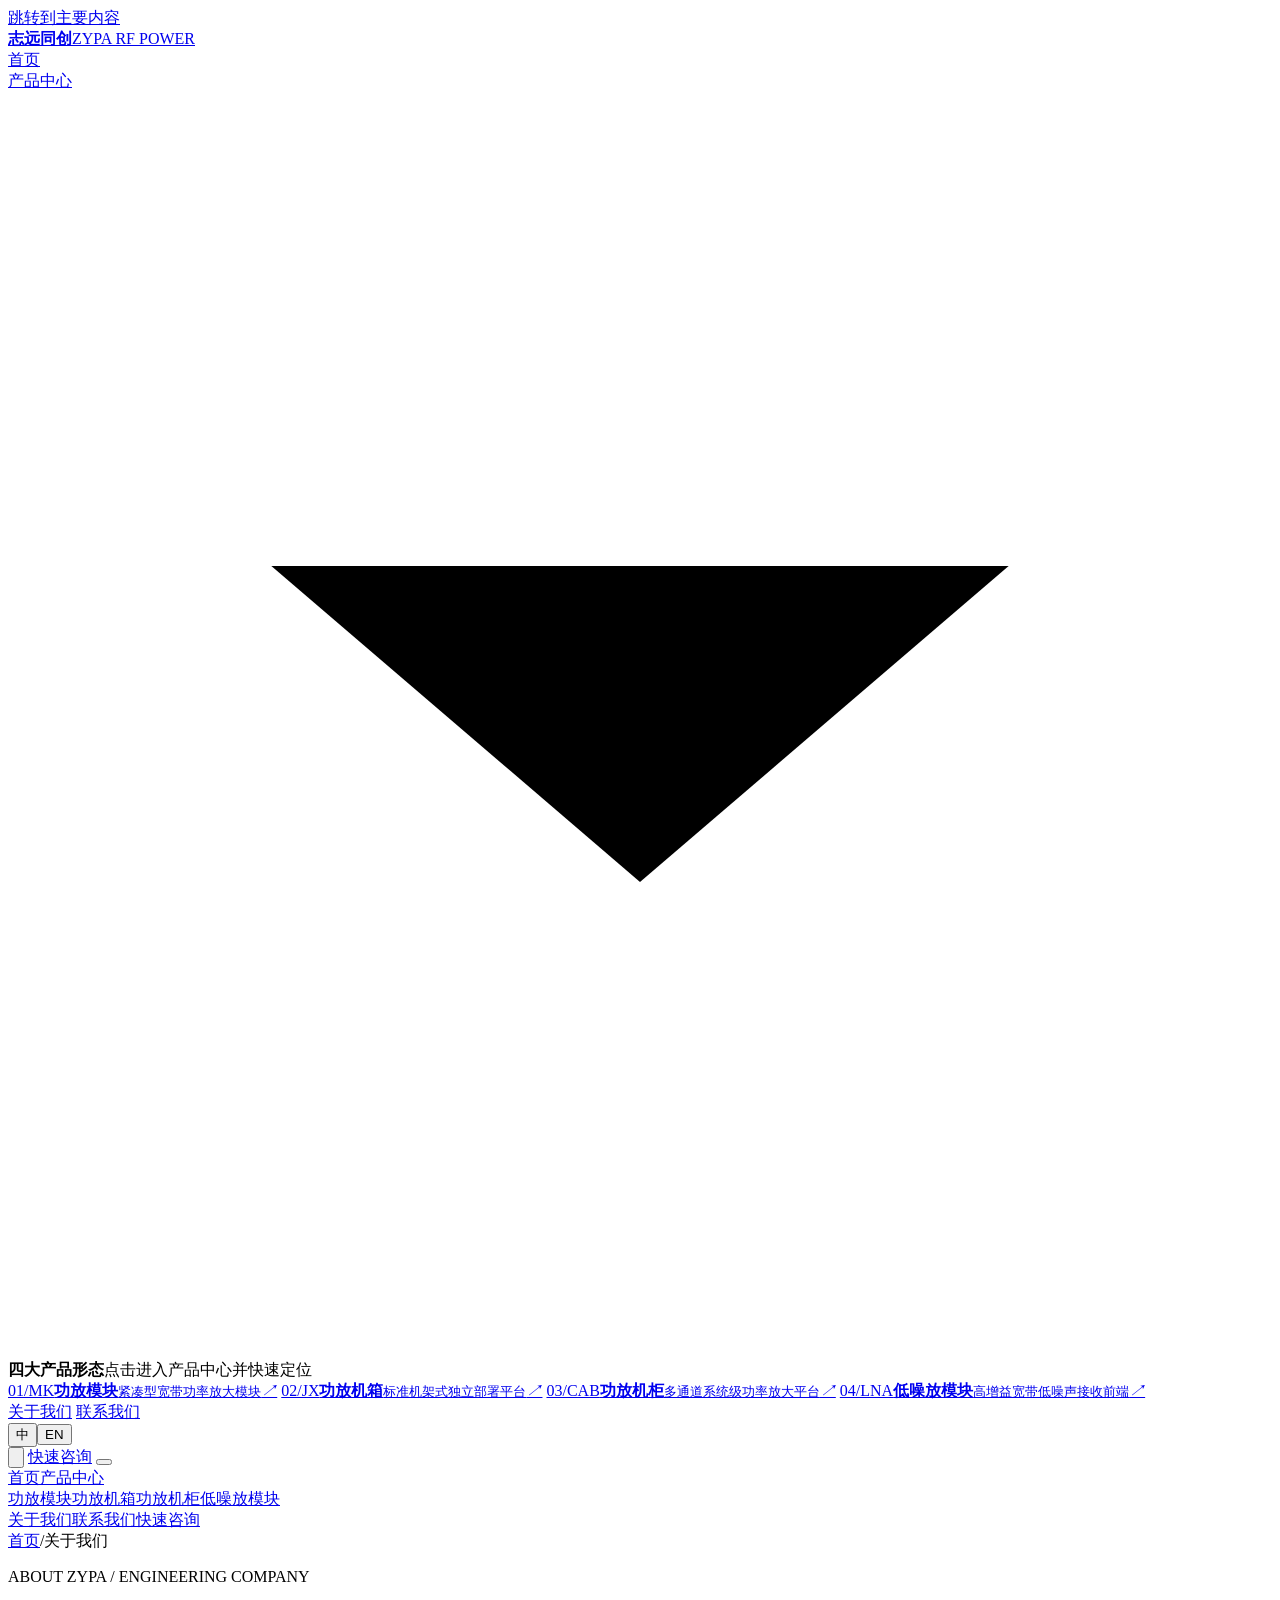
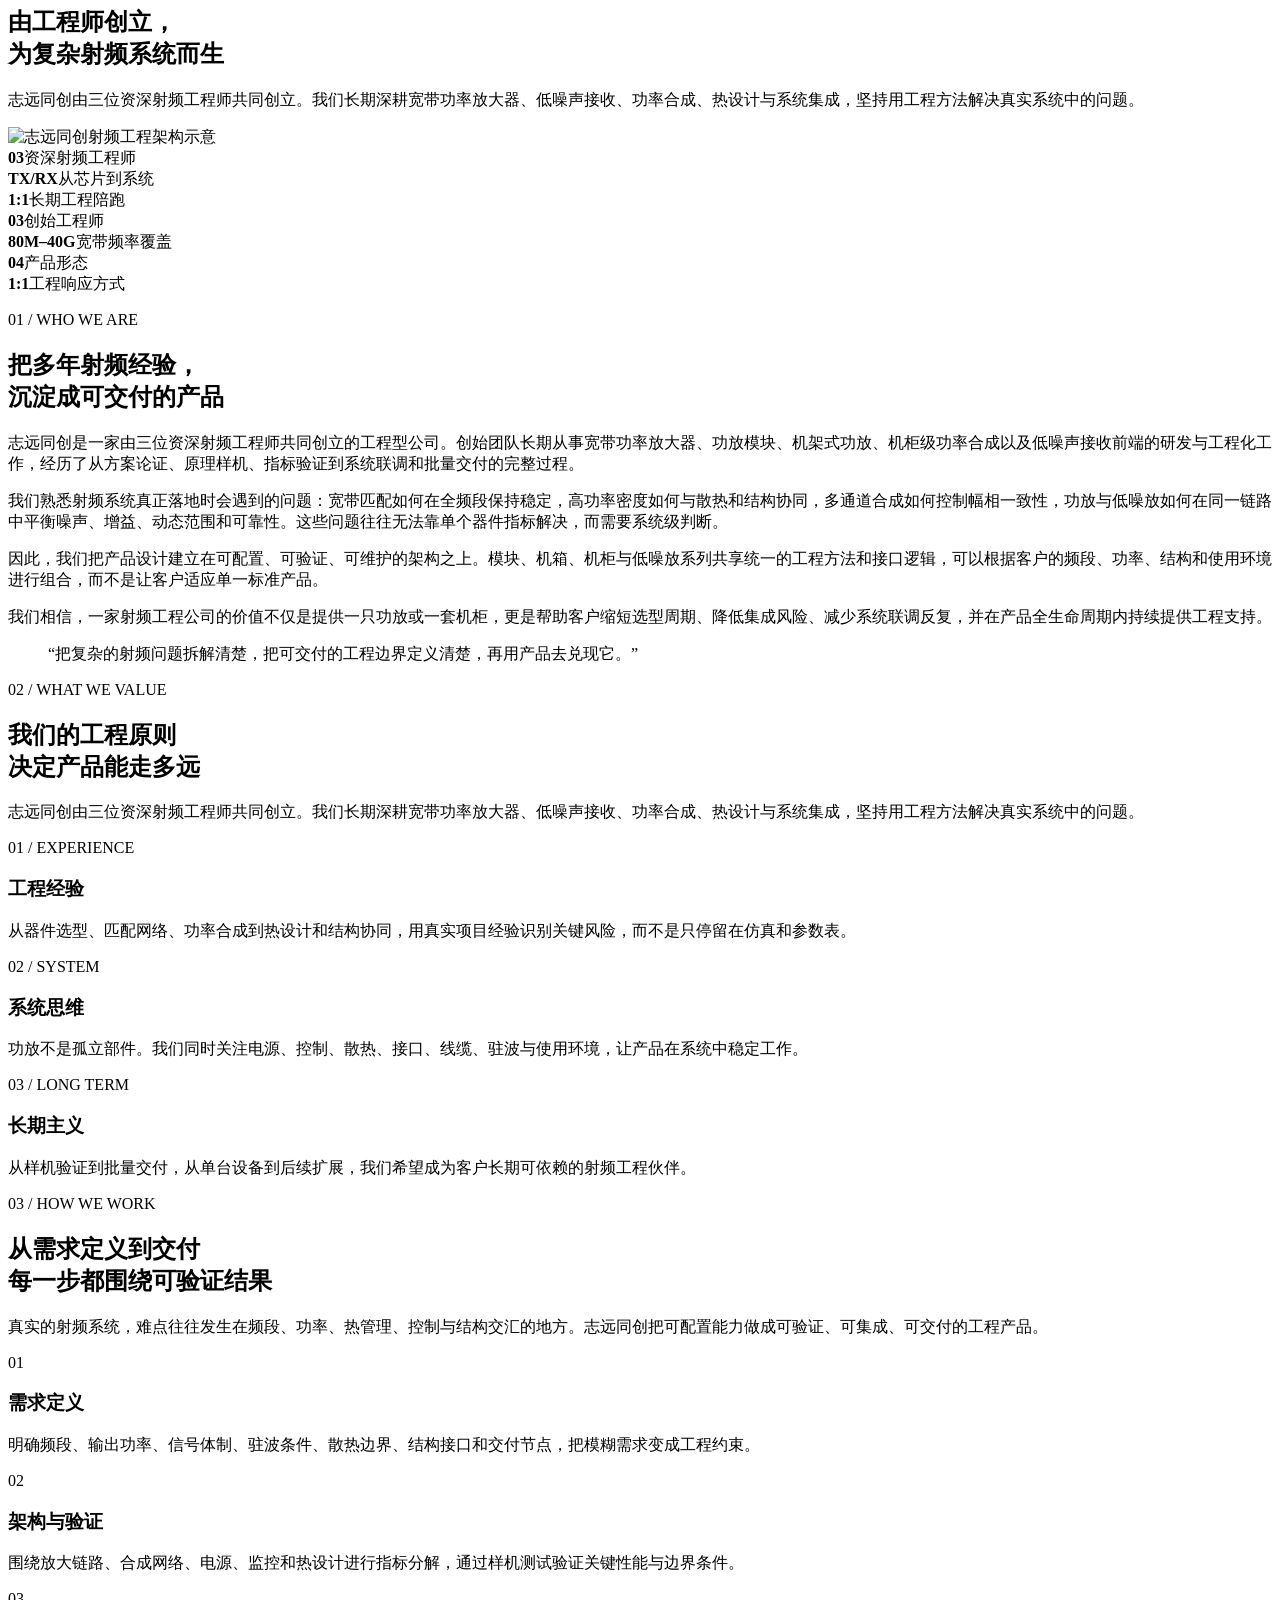
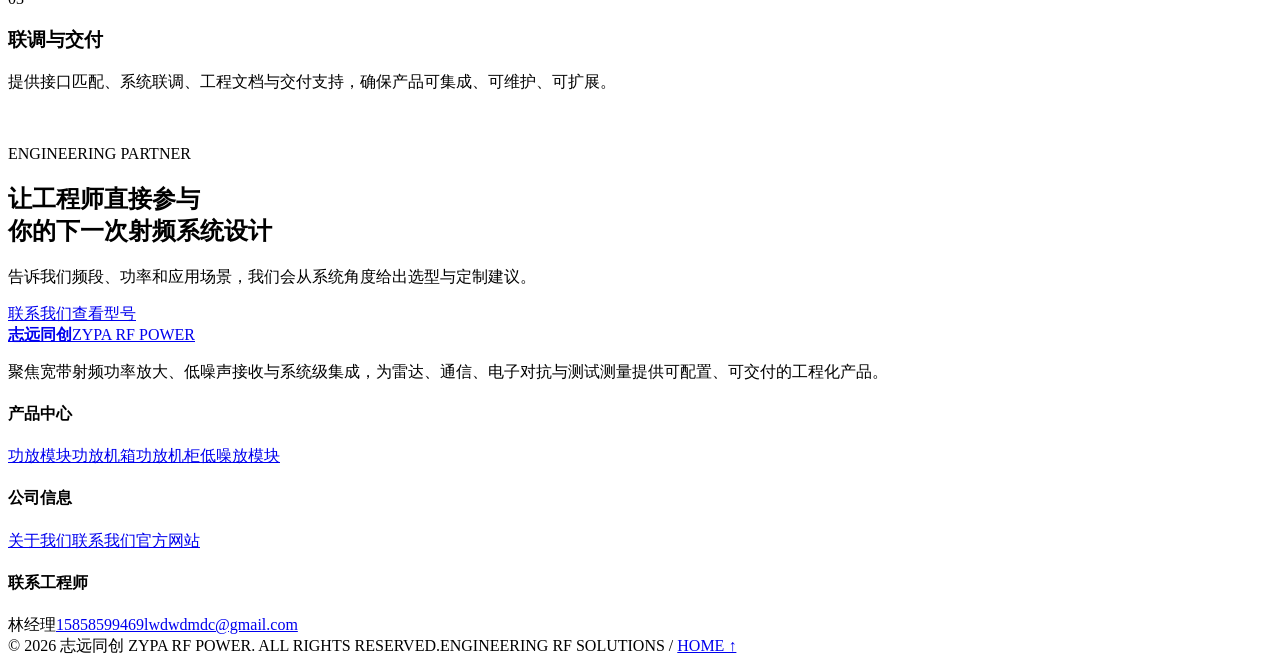
==== about.html @ 9f137ca2 "Add files via upload" ====
<!DOCTYPE html>
<html lang="zh-CN" data-theme="dark" data-lang="zh">
<head>
  <meta charset="UTF-8" />
  <meta name="viewport" content="width=device-width, initial-scale=1.0" />
  <meta name="description" content="志远同创由三位资深射频工程师共同创立，长期深耕宽带功率放大器、低噪声接收、功率合成、热设计与系统集成。" />
  <meta name="theme-color" content="#050a12" />
  <title>关于我们 | 志远同创 ZYPA RF POWER</title>
  <script>
    (function(){try{var t=localStorage.getItem('zypa-theme');var l=localStorage.getItem('zypa-lang');if(t){document.documentElement.dataset.theme=t;}if(l){document.documentElement.dataset.lang=l;document.documentElement.lang=l==='en'?'en':'zh-CN';}}catch(e){}})();
  </script>
  <link rel="stylesheet" href="site.css?v=10" />
  <script src="app.js?v=11" defer></script>
</head>
<body data-page="about">
  <a class="skip-link" href="#main">跳转到主要内容</a>
  <div class="page-spotlight" aria-hidden="true"></div>

  <header class="site-header">
    <div class="container nav-row">
      <a class="brand" href="index.html" aria-label="志远同创 ZYPA RF POWER 首页"><span class="brand-copy"><strong>志远同创</strong><span>ZYPA RF POWER</span></span></a>
      <nav class="desktop-nav" aria-label="主导航">
        <a class="nav-link" data-nav-page="home" href="index.html" data-i18n="nav.home">首页</a>
        <div class="has-dropdown">
          <a class="nav-link" data-nav-page="products" href="products.html" data-i18n="nav.products" aria-haspopup="true">产品中心<svg viewBox="0 0 12 12" aria-hidden="true"><path d="m2.5 4.5 3.5 3 3.5-3"/></svg></a>
          <div class="dropdown-panel"><div class="dropdown-head"><strong data-i18n="nav.dropdownLabel">四大产品形态</strong><span data-i18n="nav.dropdownNote">点击进入产品中心并快速定位</span></div><div class="dropdown-grid">
            <a class="dropdown-link" href="products.html#module"><span class="dropdown-code">01/MK</span><span><strong data-i18n="product.module.title">功放模块</strong><small data-i18n="product.module.short">紧凑型宽带功率放大模块</small></span><i>↗</i></a>
            <a class="dropdown-link" href="products.html#chassis"><span class="dropdown-code">02/JX</span><span><strong data-i18n="product.chassis.title">功放机箱</strong><small data-i18n="product.chassis.short">标准机架式独立部署平台</small></span><i>↗</i></a>
            <a class="dropdown-link" href="products.html#cabinet"><span class="dropdown-code">03/CAB</span><span><strong data-i18n="product.cabinet.title">功放机柜</strong><small data-i18n="product.cabinet.short">多通道系统级功率放大平台</small></span><i>↗</i></a>
            <a class="dropdown-link" href="products.html#lna"><span class="dropdown-code">04/LNA</span><span><strong data-i18n="product.lna.title">低噪放模块</strong><small data-i18n="product.lna.short">高增益宽带低噪声接收前端</small></span><i>↗</i></a>
          </div></div>
        </div>
        <a class="nav-link" data-nav-page="about" href="about.html" data-i18n="nav.about">关于我们</a>
        <a class="nav-link" data-nav-page="contact" href="contact.html" data-i18n="nav.contact">联系我们</a>
      </nav>
      <div class="toolbar">
        <div class="lang-switch" aria-label="Language"><button class="lang-btn active" type="button" data-set-lang="zh" aria-pressed="true">中</button><button class="lang-btn" type="button" data-set-lang="en" aria-pressed="false">EN</button></div>
        <button class="theme-toggle" type="button" data-theme-toggle aria-label="切换到浅色主题" aria-pressed="false"><svg class="sun" viewBox="0 0 24 24" aria-hidden="true"><circle cx="12" cy="12" r="4"/><path d="M12 2v2m0 16v2M2 12h2m16 0h2M5 5l1.4 1.4m11.2 11.2L19 19M19 5l-1.4 1.4M6.4 17.6 5 19"/></svg><svg class="moon" viewBox="0 0 24 24" aria-hidden="true"><path d="M20 15.4A8.5 8.5 0 0 1 8.6 4a8.5 8.5 0 1 0 11.4 11.4Z"/></svg><span class="theme-knob"></span></button>
        <a class="nav-cta" href="contact.html" data-i18n="nav.inquiry">快速咨询</a>
        <button class="menu-toggle" type="button" data-menu-toggle aria-expanded="false" aria-controls="mobile-menu" data-i18n-aria="menu.open" aria-label="打开导航菜单"><span></span><span></span></button>
      </div>
    </div>
  </header>

  <nav class="mobile-menu" id="mobile-menu" data-mobile-menu aria-label="移动端导航">
    <a href="index.html" data-i18n="nav.home">首页</a><a href="products.html" data-i18n="nav.products">产品中心</a>
    <div class="mobile-product-links"><a href="products.html#module" data-i18n="product.module.title">功放模块</a><a href="products.html#chassis" data-i18n="product.chassis.title">功放机箱</a><a href="products.html#cabinet" data-i18n="product.cabinet.title">功放机柜</a><a href="products.html#lna" data-i18n="product.lna.title">低噪放模块</a></div>
    <a href="about.html" data-i18n="nav.about">关于我们</a><a href="contact.html" data-i18n="nav.contact">联系我们</a><a class="mobile-quote" href="contact.html" data-i18n="nav.inquiry">快速咨询</a>
  </nav>

  <main id="main">
    <section class="inner-hero">
      <div class="container about-hero-grid">
        <div class="about-hero-copy reveal">
          <div class="breadcrumb"><a href="index.html" data-i18n="nav.home">首页</a><span>/</span><span data-i18n="nav.about">关于我们</span></div>
          <p class="eyebrow"><span class="dot"></span><span data-i18n="about.eyebrow">ABOUT ZYPA / ENGINEERING COMPANY</span></p>
          <h1 class="display-title"><span data-i18n="about.title1">由工程师创立，</span><br><span class="accent" data-i18n="about.title2">为复杂射频系统而生</span></h1>
          <p class="section-copy" data-i18n="about.intro">志远同创由三位资深射频工程师共同创立。我们长期深耕宽带功率放大器、低噪声接收、功率合成、热设计与系统集成，坚持用工程方法解决真实系统中的问题。</p>
        </div>
        <div class="about-hero-visual reveal" style="--delay:100ms">
          <img src="图片/3e03ccfa5dca9f28872fd7225fc0217b.png" alt="志远同创射频工程架构示意" />
          <div class="about-node"><span><b>03</b><span data-i18n="about.visual1">资深射频工程师</span></span></div>
          <div class="about-node"><span><b>TX/RX</b><span data-i18n="about.visual2">从芯片到系统</span></span></div>
          <div class="about-node"><span><b>1:1</b><span data-i18n="about.visual3">长期工程陪跑</span></span></div>
        </div>
      </div>
      <div class="container">
        <div class="about-stats reveal">
          <div class="about-stat"><strong>03</strong><span data-i18n="about.stat1Label">创始工程师</span></div>
          <div class="about-stat"><strong>80M–40G</strong><span data-i18n="about.stat2Label">宽带频率覆盖</span></div>
          <div class="about-stat"><strong>04</strong><span data-i18n="about.stat3Label">产品形态</span></div>
          <div class="about-stat"><strong>1:1</strong><span data-i18n="about.stat4Label">工程响应方式</span></div>
        </div>
      </div>
    </section>

    <section class="section section-line">
      <div class="container about-story">
        <div class="about-story-title reveal"><p class="eyebrow"><span class="dot"></span><span data-i18n="about.storyEyebrow">01 / WHO WE ARE</span></p><h2 class="section-title"><span data-i18n="about.storyTitle1">把多年射频经验，</span><br><span class="accent" data-i18n="about.storyTitle2">沉淀成可交付的产品</span></h2></div>
        <div class="about-story-content reveal" style="--delay:100ms">
          <p data-i18n="about.storyP1">志远同创是一家由三位资深射频工程师共同创立的工程型公司。创始团队长期从事宽带功率放大器、功放模块、机架式功放、机柜级功率合成以及低噪声接收前端的研发与工程化工作，经历了从方案论证、原理样机、指标验证到系统联调和批量交付的完整过程。</p>
          <p data-i18n="about.storyP2">我们熟悉射频系统真正落地时会遇到的问题：宽带匹配如何在全频段保持稳定，高功率密度如何与散热和结构协同，多通道合成如何控制幅相一致性，功放与低噪放如何在同一链路中平衡噪声、增益、动态范围和可靠性。这些问题往往无法靠单个器件指标解决，而需要系统级判断。</p>
          <p data-i18n="about.storyP3">因此，我们把产品设计建立在可配置、可验证、可维护的架构之上。模块、机箱、机柜与低噪放系列共享统一的工程方法和接口逻辑，可以根据客户的频段、功率、结构和使用环境进行组合，而不是让客户适应单一标准产品。</p>
          <p data-i18n="about.storyP4">我们相信，一家射频工程公司的价值不仅是提供一只功放或一套机柜，更是帮助客户缩短选型周期、降低集成风险、减少系统联调反复，并在产品全生命周期内持续提供工程支持。</p>
          <blockquote class="quote-panel"><p data-i18n="about.quote">“把复杂的射频问题拆解清楚，把可交付的工程边界定义清楚，再用产品去兑现它。”</p></blockquote>
        </div>
      </div>
    </section>

    <section class="section section-line">
      <div class="container">
        <div class="section-head reveal"><div><p class="eyebrow"><span class="dot"></span><span data-i18n="about.principlesEyebrow">02 / WHAT WE VALUE</span></p><h2 class="section-title"><span data-i18n="about.principlesTitle1">我们的工程原则</span><br><span class="accent" data-i18n="about.principlesTitle2">决定产品能走多远</span></h2></div><p class="section-copy" data-i18n="about.intro">志远同创由三位资深射频工程师共同创立。我们长期深耕宽带功率放大器、低噪声接收、功率合成、热设计与系统集成，坚持用工程方法解决真实系统中的问题。</p></div>
        <div class="principles">
          <article class="principle-card reveal"><span class="principle-no">01 / EXPERIENCE</span><h3 data-i18n="about.principle1Title">工程经验</h3><p data-i18n="about.principle1Desc">从器件选型、匹配网络、功率合成到热设计和结构协同，用真实项目经验识别关键风险，而不是只停留在仿真和参数表。</p></article>
          <article class="principle-card reveal" style="--delay:80ms"><span class="principle-no">02 / SYSTEM</span><h3 data-i18n="about.principle2Title">系统思维</h3><p data-i18n="about.principle2Desc">功放不是孤立部件。我们同时关注电源、控制、散热、接口、线缆、驻波与使用环境，让产品在系统中稳定工作。</p></article>
          <article class="principle-card reveal" style="--delay:160ms"><span class="principle-no">03 / LONG TERM</span><h3 data-i18n="about.principle3Title">长期主义</h3><p data-i18n="about.principle3Desc">从样机验证到批量交付，从单台设备到后续扩展，我们希望成为客户长期可依赖的射频工程伙伴。</p></article>
        </div>
      </div>
    </section>

    <section class="section section-line">
      <div class="container">
        <div class="section-head reveal"><div><p class="eyebrow"><span class="dot"></span><span data-i18n="about.processEyebrow">03 / HOW WE WORK</span></p><h2 class="section-title"><span data-i18n="about.processTitle1">从需求定义到交付</span><br><span class="accent" data-i18n="about.processTitle2">每一步都围绕可验证结果</span></h2></div><p class="section-copy" data-i18n="about.capCopy">真实的射频系统，难点往往发生在频段、功率、热管理、控制与结构交汇的地方。志远同创把可配置能力做成可验证、可集成、可交付的工程产品。</p></div>
        <div class="timeline reveal">
          <div class="timeline-step"><span class="step-no">01</span><h3 data-i18n="about.step1Title">需求定义</h3><p data-i18n="about.step1Desc">明确频段、输出功率、信号体制、驻波条件、散热边界、结构接口和交付节点，把模糊需求变成工程约束。</p></div>
          <div class="timeline-step"><span class="step-no">02</span><h3 data-i18n="about.step2Title">架构与验证</h3><p data-i18n="about.step2Desc">围绕放大链路、合成网络、电源、监控和热设计进行指标分解，通过样机测试验证关键性能与边界条件。</p></div>
          <div class="timeline-step"><span class="step-no">03</span><h3 data-i18n="about.step3Title">联调与交付</h3><p data-i18n="about.step3Desc">提供接口匹配、系统联调、工程文档与交付支持，确保产品可集成、可维护、可扩展。</p></div>
        </div>
      </div>
    </section>

    <section class="section" style="padding-top:20px">
      <div class="container"><div class="cta-panel reveal"><div><p class="eyebrow">ENGINEERING PARTNER</p><h2 class="section-title"><span data-i18n="about.ctaTitle1">让工程师直接参与</span><br><span class="accent" data-i18n="about.ctaTitle2">你的下一次射频系统设计</span></h2><p class="section-copy" style="margin-top:18px" data-i18n="about.ctaCopy">告诉我们频段、功率和应用场景，我们会从系统角度给出选型与定制建议。</p></div><div class="cta-actions"><a class="btn btn-primary" href="contact.html"><span data-i18n="common.contactUs">联系我们</span></a><a class="btn btn-outline" href="products.html"><span data-i18n="common.viewModels">查看型号</span></a></div></div></div>
    </section>
  </main>

  <footer class="site-footer">
    <div class="container">
      <div class="footer-main">
        <div class="footer-brand"><a class="brand" href="index.html"><span class="brand-copy"><strong>志远同创</strong><span>ZYPA RF POWER</span></span></a><p data-i18n="footer.desc">聚焦宽带射频功率放大、低噪声接收与系统级集成，为雷达、通信、电子对抗与测试测量提供可配置、可交付的工程化产品。</p></div>
        <div class="footer-col"><h4 data-i18n="footer.products">产品中心</h4><a href="products.html#module" data-i18n="product.module.title">功放模块</a><a href="products.html#chassis" data-i18n="product.chassis.title">功放机箱</a><a href="products.html#cabinet" data-i18n="product.cabinet.title">功放机柜</a><a href="products.html#lna" data-i18n="product.lna.title">低噪放模块</a></div>
        <div class="footer-col"><h4 data-i18n="footer.company">公司信息</h4><a href="about.html" data-i18n="nav.about">关于我们</a><a href="contact.html" data-i18n="nav.contact">联系我们</a><a href="https://crkgl.dpdns.org" target="_blank" rel="noopener" data-i18n="footer.website">官方网站</a></div>
        <div class="footer-col footer-contact"><h4 data-i18n="footer.contact">联系工程师</h4><span data-i18n="common.manager">林经理</span><a href="tel:+8615858599469">15858599469</a><a href="mailto:lwdwdmdc@gmail.com">lwdwdmdc@gmail.com</a></div>
      </div>
      <div class="footer-bottom"><span>© <span data-year>2026</span> 志远同创 ZYPA RF POWER. ALL RIGHTS RESERVED.</span><span>ENGINEERING RF SOLUTIONS / <a href="index.html">HOME ↑</a></span></div>
    </div>
  </footer>
</body>
</html>
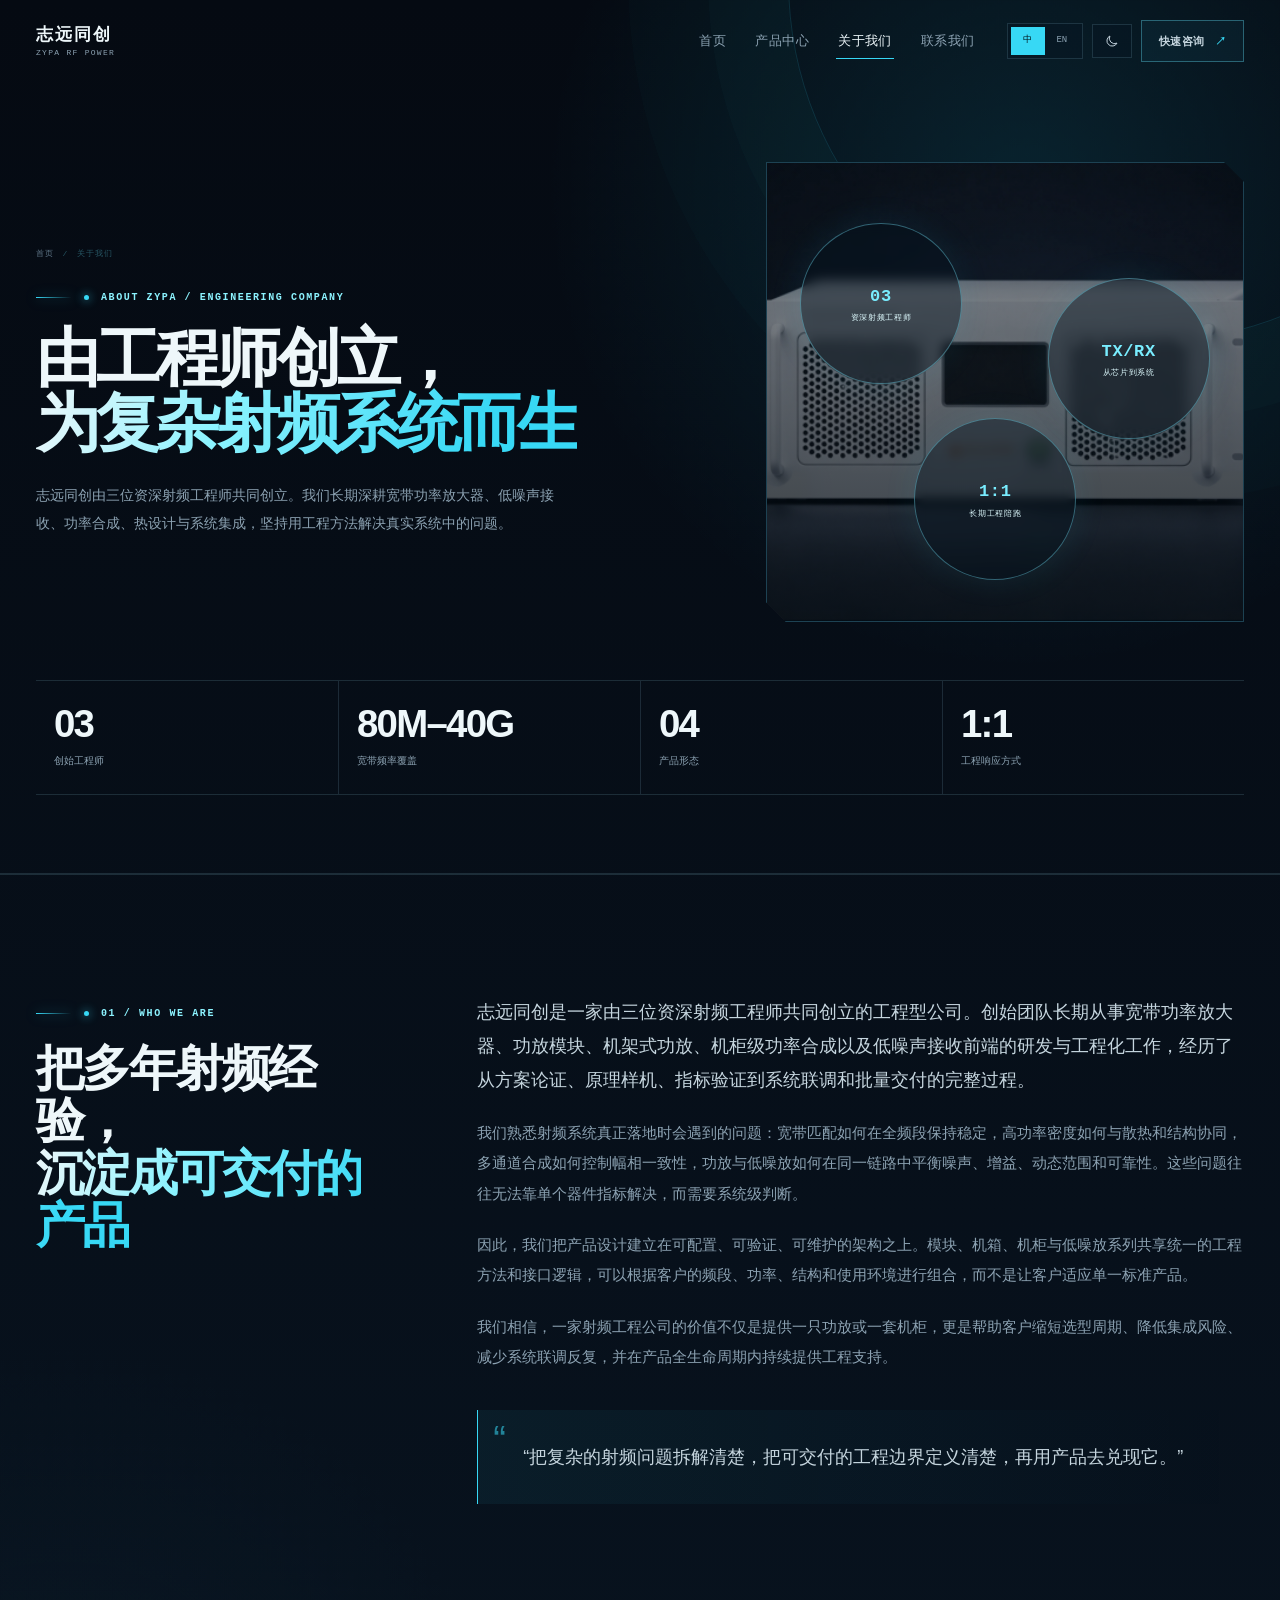
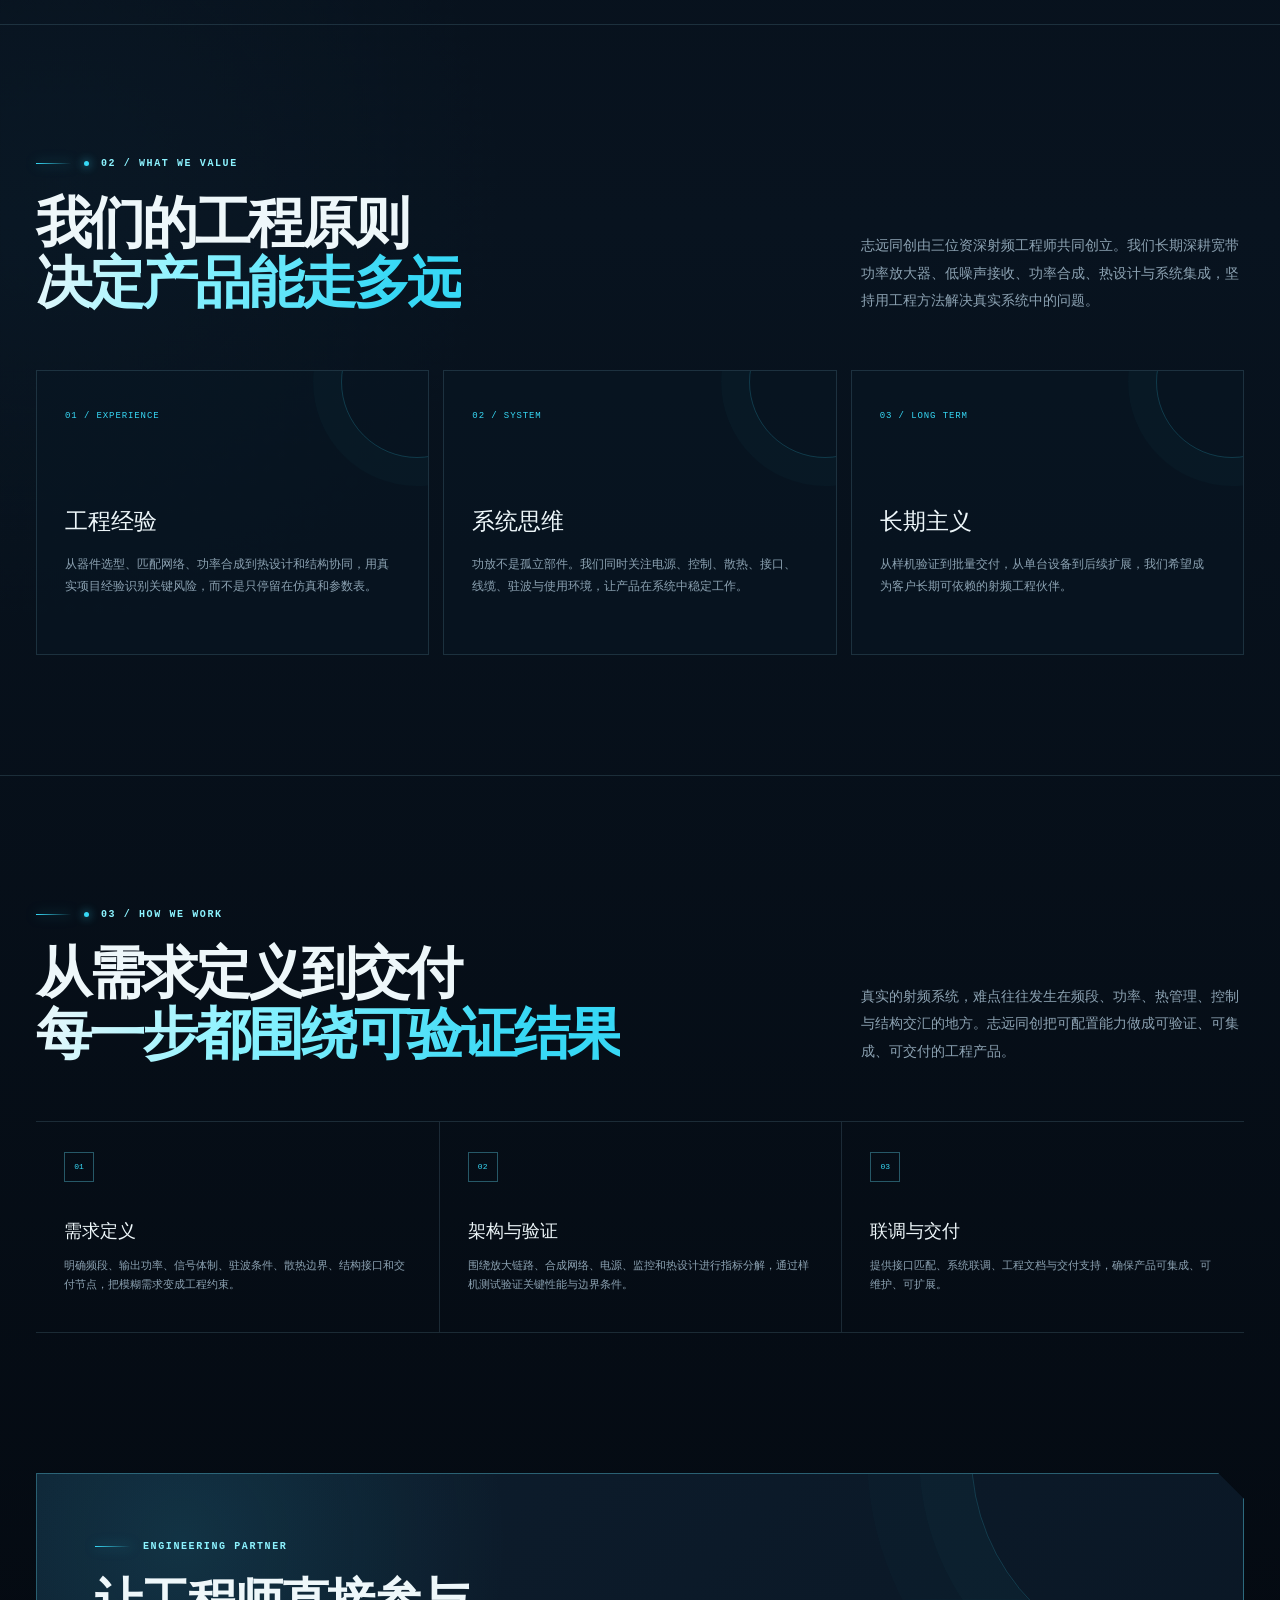
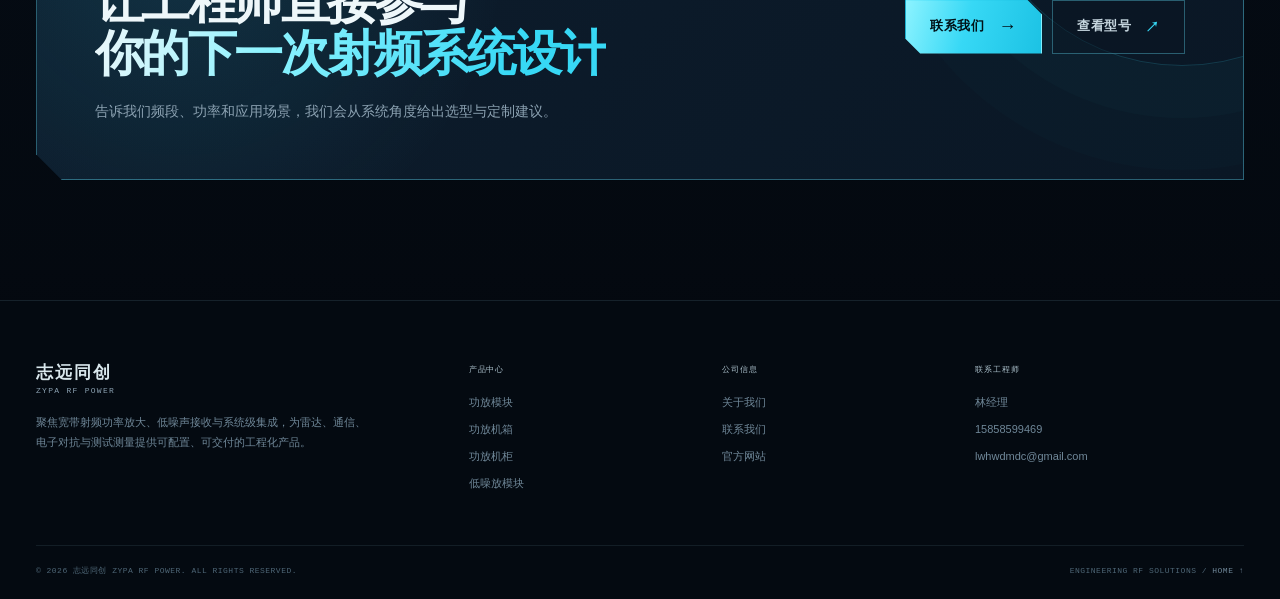
==== commit c50e623c: "Fix contact email" ====
--- a/about.html
+++ b/about.html
@@ -10,7 +10,7 @@
     (function(){try{var t=localStorage.getItem('zypa-theme');var l=localStorage.getItem('zypa-lang');if(t){document.documentElement.dataset.theme=t;}if(l){document.documentElement.dataset.lang=l;document.documentElement.lang=l==='en'?'en':'zh-CN';}}catch(e){}})();
   </script>
   <link rel="stylesheet" href="site.css?v=10" />
-  <script src="app.js?v=11" defer></script>
+  <script src="app.js?v=12" defer></script>
 </head>
 <body data-page="about">
   <a class="skip-link" href="#main">跳转到主要内容</a>
@@ -120,7 +120,7 @@
         <div class="footer-brand"><a class="brand" href="index.html"><span class="brand-copy"><strong>志远同创</strong><span>ZYPA RF POWER</span></span></a><p data-i18n="footer.desc">聚焦宽带射频功率放大、低噪声接收与系统级集成，为雷达、通信、电子对抗与测试测量提供可配置、可交付的工程化产品。</p></div>
         <div class="footer-col"><h4 data-i18n="footer.products">产品中心</h4><a href="products.html#module" data-i18n="product.module.title">功放模块</a><a href="products.html#chassis" data-i18n="product.chassis.title">功放机箱</a><a href="products.html#cabinet" data-i18n="product.cabinet.title">功放机柜</a><a href="products.html#lna" data-i18n="product.lna.title">低噪放模块</a></div>
         <div class="footer-col"><h4 data-i18n="footer.company">公司信息</h4><a href="about.html" data-i18n="nav.about">关于我们</a><a href="contact.html" data-i18n="nav.contact">联系我们</a><a href="https://crkgl.dpdns.org" target="_blank" rel="noopener" data-i18n="footer.website">官方网站</a></div>
-        <div class="footer-col footer-contact"><h4 data-i18n="footer.contact">联系工程师</h4><span data-i18n="common.manager">林经理</span><a href="tel:+8615858599469">15858599469</a><a href="mailto:lwdwdmdc@gmail.com">lwdwdmdc@gmail.com</a></div>
+        <div class="footer-col footer-contact"><h4 data-i18n="footer.contact">联系工程师</h4><span data-i18n="common.manager">林经理</span><a href="tel:+8615858599469">15858599469</a><a href="mailto:lwhwdmdc@gmail.com">lwhwdmdc@gmail.com</a></div>
       </div>
       <div class="footer-bottom"><span>© <span data-year>2026</span> 志远同创 ZYPA RF POWER. ALL RIGHTS RESERVED.</span><span>ENGINEERING RF SOLUTIONS / <a href="index.html">HOME ↑</a></span></div>
     </div>
--- a/site.css
+++ b/site.css
@@ -0,0 +1,973 @@
+:root {
+  --max: 1240px;
+  --font-sans: "Aptos", "Segoe UI Variable Display", "Segoe UI", "PingFang SC", "Microsoft YaHei", sans-serif;
+  --font-mono: "SFMono-Regular", "Cascadia Code", "Consolas", monospace;
+  --ease: cubic-bezier(.22,1,.36,1);
+  --radius: 4px;
+  --header-h: 82px;
+}
+html[data-theme="dark"] {
+  color-scheme: dark;
+  --bg: #050a12;
+  --bg-deep: #03070d;
+  --bg-soft: #08131f;
+  --surface: rgba(9, 22, 35, .78);
+  --surface-solid: #0a1725;
+  --surface-2: #0d1d2d;
+  --surface-3: #102436;
+  --text: #eef7fa;
+  --text-soft: #c6d6df;
+  --muted: #8ca2b2;
+  --muted-2: #62798b;
+  --line: rgba(144, 202, 224, .16);
+  --line-strong: rgba(99, 221, 247, .36);
+  --accent: #37d8f5;
+  --accent-soft: #8cf3ff;
+  --accent-deep: #0aa4c3;
+  --orange: #ffb34f;
+  --green: #69e4ab;
+  --danger: #ff7979;
+  --header-bg: rgba(4, 10, 17, .84);
+  --grid: rgba(112, 167, 190, .055);
+  --glow: rgba(33, 195, 228, .13);
+  --stage: #07131f;
+  --stage-line: rgba(102, 218, 244, .24);
+  --card-shadow: 0 30px 90px rgba(0, 0, 0, .3);
+  --button-bg: linear-gradient(105deg, #8cf3ff 0%, #37d8f5 45%, #1cc2e4 100%);
+  --button-text: #001117;
+  --button-shadow: 0 16px 42px rgba(25, 193, 224, .16);
+  --dropdown-bg: rgba(7, 18, 29, .97);
+  --selection: rgba(55, 216, 245, .26);
+}
+html[data-theme="light"] {
+  color-scheme: light;
+  --bg: #f3f6f8;
+  --bg-deep: #e9eff2;
+  --bg-soft: #edf3f5;
+  --surface: rgba(255, 255, 255, .8);
+  --surface-solid: #ffffff;
+  --surface-2: #f7fafb;
+  --surface-3: #edf4f6;
+  --text: #10202a;
+  --text-soft: #294451;
+  --muted: #5f7480;
+  --muted-2: #7b909a;
+  --line: rgba(23, 79, 98, .14);
+  --line-strong: rgba(0, 126, 155, .34);
+  --accent: #007e9b;
+  --accent-soft: #006a83;
+  --accent-deep: #005d73;
+  --orange: #bc6800;
+  --green: #15845b;
+  --danger: #bc4141;
+  --header-bg: rgba(244, 248, 249, .88);
+  --grid: rgba(12, 89, 110, .06);
+  --glow: rgba(0, 126, 155, .08);
+  --stage: #0b1b29;
+  --stage-line: rgba(92, 218, 245, .24);
+  --card-shadow: 0 24px 70px rgba(24, 56, 70, .11);
+  --button-bg: linear-gradient(110deg, #0a3445 0%, #0a5268 55%, #007f9b 100%);
+  --button-text: #ffffff;
+  --button-shadow: 0 16px 38px rgba(7, 72, 91, .18);
+  --dropdown-bg: rgba(255, 255, 255, .98);
+  --selection: rgba(0, 126, 155, .18);
+}
+* { box-sizing: border-box; }
+html { scroll-behavior: smooth; scroll-padding-top: 104px; background: var(--bg-deep); }
+body {
+  margin: 0;
+  min-width: 320px;
+  color: var(--text);
+  background:
+    radial-gradient(circle at 80% 5%, var(--glow), transparent 30rem),
+    radial-gradient(circle at 5% 47%, rgba(28, 99, 128, .06), transparent 28rem),
+    linear-gradient(180deg, var(--bg) 0%, var(--bg-soft) 48%, var(--bg-deep) 100%);
+  font-family: var(--font-sans);
+  font-size: 16px;
+  line-height: 1.72;
+  overflow-x: hidden;
+  -webkit-font-smoothing: antialiased;
+  text-rendering: optimizeLegibility;
+  transition: color .35s ease, background .35s ease;
+}
+body::before {
+  content: "";
+  position: fixed;
+  inset: 0;
+  z-index: -2;
+  pointer-events: none;
+  opacity: .72;
+  background-image:
+    linear-gradient(var(--grid) 1px, transparent 1px),
+    linear-gradient(90deg, var(--grid) 1px, transparent 1px);
+  background-size: 72px 72px;
+  mask-image: linear-gradient(to bottom, #000 0%, rgba(0,0,0,.42) 55%, transparent 100%);
+}
+body::after {
+  content: "";
+  position: fixed;
+  inset: 0;
+  z-index: 40;
+  pointer-events: none;
+  opacity: .022;
+  mix-blend-mode: soft-light;
+  background-image: url("data:image/svg+xml,%3Csvg viewBox='0 0 180 180' xmlns='http://www.w3.org/2000/svg'%3E%3Cfilter id='n'%3E%3CfeTurbulence type='fractalNoise' baseFrequency='.82' numOctaves='4' stitchTiles='stitch'/%3E%3C/filter%3E%3Crect width='100%25' height='100%25' filter='url(%23n)' opacity='.8'/%3E%3C/svg%3E");
+}
+::selection { background: var(--selection); }
+img { display: block; max-width: 100%; }
+a { color: inherit; text-decoration: none; }
+button, input, select, textarea { font: inherit; }
+button { color: inherit; }
+button, a { -webkit-tap-highlight-color: transparent; }
+:focus-visible { outline: 2px solid var(--accent); outline-offset: 4px; }
+.page-spotlight {
+  position: fixed;
+  inset: 0;
+  z-index: -1;
+  pointer-events: none;
+  opacity: .65;
+  background: radial-gradient(360px circle at var(--mx, 50%) var(--my, 20%), rgba(73, 219, 248, .075), transparent 70%);
+}
+html[data-theme="light"] .page-spotlight {
+  opacity: .8;
+  background: radial-gradient(360px circle at var(--mx, 50%) var(--my, 20%), rgba(0, 126, 155, .055), transparent 70%);
+}
+.skip-link {
+  position: fixed;
+  left: 12px;
+  top: 10px;
+  z-index: 1000;
+  transform: translateY(-180%);
+  padding: 10px 16px;
+  background: var(--accent);
+  color: var(--button-text);
+  font-weight: 700;
+  transition: transform .2s ease;
+}
+.skip-link:focus { transform: translateY(0); }
+.container { width: min(var(--max), calc(100% - 72px)); margin-inline: auto; }
+.mono { font-family: var(--font-mono); }
+.sr-only { position: absolute; width: 1px; height: 1px; padding: 0; margin: -1px; overflow: hidden; clip: rect(0,0,0,0); white-space: nowrap; border: 0; }
+.eyebrow {
+  display: inline-flex;
+  align-items: center;
+  gap: 12px;
+  margin: 0 0 20px;
+  color: var(--accent-soft);
+  font-family: var(--font-mono);
+  font-size: 10px;
+  font-weight: 650;
+  letter-spacing: .16em;
+  text-transform: uppercase;
+}
+.eyebrow::before {
+  content: "";
+  width: 36px;
+  height: 1px;
+  background: linear-gradient(90deg, var(--accent), transparent);
+  box-shadow: 0 0 12px color-mix(in srgb, var(--accent) 55%, transparent);
+}
+.eyebrow .dot {
+  width: 5px;
+  height: 5px;
+  border-radius: 50%;
+  background: var(--accent);
+  box-shadow: 0 0 10px var(--accent);
+}
+.display-title {
+  margin: 0;
+  font-size: clamp(44px, 5.8vw, 86px);
+  font-weight: 640;
+  line-height: 1.02;
+  letter-spacing: -.06em;
+}
+.section-title {
+  margin: 0;
+  max-width: 820px;
+  font-size: clamp(37px, 4.4vw, 66px);
+  font-weight: 620;
+  line-height: 1.08;
+  letter-spacing: -.052em;
+}
+.section-title .accent, .display-title .accent {
+  color: transparent;
+  background: linear-gradient(110deg, var(--text) 0%, var(--accent-soft) 34%, var(--accent) 82%);
+  -webkit-background-clip: text;
+  background-clip: text;
+}
+.section-copy {
+  max-width: 520px;
+  margin: 0;
+  color: var(--muted);
+  font-size: 14px;
+  line-height: 1.95;
+}
+.section-head {
+  display: grid;
+  grid-template-columns: minmax(0, 1.16fr) minmax(300px, .58fr);
+  gap: 60px;
+  align-items: end;
+  margin-bottom: 56px;
+}
+.section { position: relative; padding: 120px 0; }
+.section-line { border-top: 1px solid var(--line); }
+.reveal {
+  opacity: 0;
+  transform: translateY(26px);
+  transition: opacity .8s var(--ease), transform .8s var(--ease);
+  transition-delay: var(--delay, 0ms);
+}
+.reveal.is-visible { opacity: 1; transform: translateY(0); }
+.btn {
+  position: relative;
+  display: inline-flex;
+  align-items: center;
+  justify-content: center;
+  gap: 14px;
+  min-height: 54px;
+  padding: 0 24px;
+  border: 1px solid transparent;
+  background: transparent;
+  font-size: 13px;
+  font-weight: 650;
+  letter-spacing: .045em;
+  cursor: pointer;
+  overflow: hidden;
+  transition: transform .25s var(--ease), border-color .25s ease, background .25s ease, color .25s ease, box-shadow .25s ease;
+}
+.btn:hover { transform: translateY(-2px); }
+.btn-primary {
+  background: var(--button-bg);
+  color: var(--button-text);
+  box-shadow: var(--button-shadow);
+  clip-path: polygon(0 0, calc(100% - 15px) 0, 100% 15px, 100% 100%, 15px 100%, 0 calc(100% - 15px));
+}
+.btn-primary::after { content: "→"; font-size: 18px; font-weight: 400; transition: transform .25s ease; }
+.btn-primary:hover::after { transform: translateX(3px); }
+.btn-outline {
+  border-color: var(--line-strong);
+  background: color-mix(in srgb, var(--surface) 58%, transparent);
+  color: var(--text-soft);
+}
+.btn-outline::after { content: "↗"; color: var(--accent); font-size: 14px; }
+.btn-outline:hover { border-color: var(--accent); background: color-mix(in srgb, var(--accent) 7%, transparent); color: var(--text); }
+.chip {
+  display: inline-flex;
+  align-items: center;
+  gap: 7px;
+  min-height: 27px;
+  padding: 0 10px;
+  border: 1px solid var(--line);
+  background: color-mix(in srgb, var(--surface) 52%, transparent);
+  color: var(--muted);
+  font-family: var(--font-mono);
+  font-size: 8px;
+  letter-spacing: .08em;
+  white-space: nowrap;
+}
+.chip::before { content: ""; width: 4px; height: 4px; border-radius: 50%; background: var(--accent); box-shadow: 0 0 8px var(--accent); }
+
+/* Header */
+.site-header {
+  position: fixed;
+  inset: 0 0 auto;
+  z-index: 100;
+  border-bottom: 1px solid transparent;
+  transition: background .35s ease, border-color .35s ease, box-shadow .35s ease, backdrop-filter .35s ease;
+}
+.site-header.is-scrolled {
+  background: var(--header-bg);
+  border-bottom-color: var(--line);
+  box-shadow: 0 12px 40px rgba(0,0,0,.08);
+  backdrop-filter: blur(18px) saturate(140%);
+  -webkit-backdrop-filter: blur(18px) saturate(140%);
+}
+.nav-row { height: var(--header-h); display: flex; align-items: center; gap: 30px; }
+.brand { display: inline-flex; align-items: center; flex: 0 0 auto; }
+.brand-copy { display: flex; flex-direction: column; line-height: 1; }
+.brand-copy strong { font-size: 17px; font-weight: 680; letter-spacing: .12em; }
+.brand-copy span { margin-top: 6px; color: var(--muted); font-family: var(--font-mono); font-size: 8px; letter-spacing: .16em; }
+.desktop-nav { display: flex; align-items: center; gap: 25px; margin-left: auto; }
+.nav-link {
+  position: relative;
+  display: inline-flex;
+  align-items: center;
+  gap: 7px;
+  min-height: 42px;
+  padding: 0 2px;
+  color: var(--muted);
+  font-size: 13px;
+  letter-spacing: .035em;
+  transition: color .2s ease;
+}
+.nav-link::after {
+  content: "";
+  position: absolute;
+  left: 0;
+  right: 0;
+  bottom: 3px;
+  height: 1px;
+  background: var(--accent);
+  transform: scaleX(0);
+  transform-origin: right;
+  transition: transform .3s var(--ease);
+}
+.nav-link:hover, .nav-link.active { color: var(--text); }
+.nav-link:hover::after, .nav-link.active::after { transform: scaleX(1); transform-origin: left; }
+.nav-link svg { width: 10px; height: 10px; fill: none; stroke: currentColor; stroke-width: 1.5; transition: transform .25s ease; }
+.has-dropdown { position: relative; }
+.has-dropdown:hover .nav-link svg { transform: rotate(180deg); }
+.has-dropdown::after { content: ""; position: absolute; left: -24px; right: -24px; top: 100%; height: 18px; }
+.dropdown-panel {
+  position: absolute;
+  top: calc(100% + 13px);
+  left: 50%;
+  width: min(430px, calc(100vw - 40px));
+  padding: 18px;
+  border: 1px solid var(--line-strong);
+  background: var(--dropdown-bg);
+  box-shadow: 0 28px 90px rgba(0,0,0,.28);
+  backdrop-filter: blur(22px);
+  -webkit-backdrop-filter: blur(22px);
+  opacity: 0;
+  visibility: hidden;
+  transform: translate(-50%, 8px);
+  transition: opacity .24s ease, visibility .24s ease, transform .24s var(--ease);
+  clip-path: polygon(0 0, calc(100% - 18px) 0, 100% 18px, 100% 100%, 18px 100%, 0 calc(100% - 18px));
+}
+.has-dropdown:hover .dropdown-panel, .has-dropdown:focus-within .dropdown-panel, .has-dropdown.open .dropdown-panel {
+  opacity: 1;
+  visibility: visible;
+  transform: translate(-50%, 0);
+}
+.dropdown-head { display: flex; align-items: center; justify-content: space-between; gap: 20px; padding: 2px 6px 14px; border-bottom: 1px solid var(--line); }
+.dropdown-head strong { color: var(--text-soft); font-family: var(--font-mono); font-size: 9px; font-weight: 550; letter-spacing: .12em; }
+.dropdown-head span { color: var(--muted-2); font-size: 9px; }
+.dropdown-grid { display: grid; grid-template-columns: 1fr; gap: 8px; margin-top: 12px; }
+.dropdown-link {
+  position: relative;
+  display: grid;
+  grid-template-columns: 38px 1fr auto;
+  gap: 12px;
+  align-items: center;
+  min-height: 76px;
+  padding: 13px 14px;
+  border: 1px solid var(--line);
+  background: color-mix(in srgb, var(--surface) 38%, transparent);
+  transition: border-color .25s ease, background .25s ease, transform .25s var(--ease);
+}
+.dropdown-link:hover { border-color: var(--line-strong); background: color-mix(in srgb, var(--accent) 6%, var(--surface)); transform: translateY(-2px); }
+.dropdown-code { width: 38px; height: 38px; display: grid; place-items: center; border: 1px solid var(--line-strong); color: var(--accent); font-family: var(--font-mono); font-size: 8px; }
+.dropdown-link strong { display: block; color: var(--text); font-size: 13px; font-weight: 620; }
+.dropdown-link small { display: block; margin-top: 3px; color: var(--muted); font-size: 9px; line-height: 1.5; }
+.dropdown-link > i { color: var(--accent); font-size: 13px; font-style: normal; }
+.toolbar { display: flex; align-items: center; gap: 9px; flex: 0 0 auto; }
+.lang-switch { display: inline-flex; align-items: center; padding: 3px; border: 1px solid var(--line); background: color-mix(in srgb, var(--surface) 56%, transparent); }
+.lang-btn {
+  min-width: 34px;
+  height: 28px;
+  padding: 0 8px;
+  border: 0;
+  background: transparent;
+  color: var(--muted);
+  font-family: var(--font-mono);
+  font-size: 9px;
+  cursor: pointer;
+  transition: background .2s ease, color .2s ease;
+}
+.lang-btn.active { background: var(--accent); color: var(--button-text); }
+.theme-toggle {
+  position: relative;
+  width: 40px;
+  height: 34px;
+  padding: 0;
+  border: 1px solid var(--line);
+  background: color-mix(in srgb, var(--surface) 56%, transparent);
+  cursor: pointer;
+  transition: border-color .25s ease, background .25s ease, transform .25s var(--ease);
+}
+.theme-toggle:hover { border-color: var(--line-strong); background: color-mix(in srgb, var(--accent) 7%, var(--surface)); transform: translateY(-1px); }
+.theme-toggle svg { position: absolute; top: 50%; left: 50%; width: 15px; height: 15px; transform: translate(-50%, -50%); fill: none; stroke: var(--text-soft); stroke-width: 1.55; transition: stroke .25s ease; }
+html[data-theme="dark"] .theme-toggle .sun { display: none; }
+html[data-theme="light"] .theme-toggle .moon { display: none; }
+.theme-knob { display: none; }
+.nav-cta {
+  display: inline-flex;
+  align-items: center;
+  justify-content: center;
+  gap: 10px;
+  min-height: 42px;
+  padding: 0 17px;
+  border: 1px solid var(--line-strong);
+  background: color-mix(in srgb, var(--accent) 5%, transparent);
+  color: var(--text-soft);
+  font-size: 11px;
+  font-weight: 600;
+  letter-spacing: .04em;
+  transition: background .25s ease, border-color .25s ease, color .25s ease;
+}
+.nav-cta::after { content: "↗"; color: var(--accent); }
+.nav-cta:hover { background: var(--accent); border-color: var(--accent); color: var(--button-text); }
+.nav-cta:hover::after { color: var(--button-text); }
+.menu-toggle {
+  display: none;
+  width: 42px;
+  height: 42px;
+  border: 1px solid var(--line);
+  background: color-mix(in srgb, var(--surface) 55%, transparent);
+  cursor: pointer;
+  align-items: center;
+  justify-content: center;
+  flex-direction: column;
+  gap: 6px;
+}
+.menu-toggle span { display: block; width: 18px; height: 1px; background: var(--text-soft); transition: transform .28s ease, opacity .28s ease; }
+.menu-toggle[aria-expanded="true"] span:nth-child(1) { transform: translateY(3.5px) rotate(45deg); }
+.menu-toggle[aria-expanded="true"] span:nth-child(2) { transform: translateY(-3.5px) rotate(-45deg); }
+.mobile-menu {
+  display: none;
+  position: fixed;
+  z-index: 99;
+  inset: var(--header-h) 0 0;
+  padding: 18px 22px 42px;
+  background: var(--bg);
+  overflow-y: auto;
+}
+.mobile-menu.is-open { display: block; }
+.mobile-menu a { display: flex; align-items: center; justify-content: space-between; padding: 14px 0; border-bottom: 1px solid var(--line); color: var(--text-soft); font-size: 15px; }
+.mobile-menu a::after { content: "↗"; color: var(--accent); font-family: var(--font-mono); font-size: 11px; }
+.mobile-product-links { display: grid; grid-template-columns: 1fr 1fr; gap: 8px; padding: 12px 0 16px; }
+.mobile-product-links a { padding: 11px 12px; border: 1px solid var(--line); font-size: 12px; }
+.mobile-product-links a::after { content: "→"; }
+.mobile-menu .mobile-quote { margin-top: 18px; border-bottom: 0; background: var(--button-bg); color: var(--button-text); padding: 14px 16px; font-weight: 650; }
+
+/* Footer */
+.site-footer { background: #040a11; border-top: 1px solid rgba(144,202,224,.12); color: #d9e7ec; }
+.footer-main { display: grid; grid-template-columns: 1.3fr .7fr .7fr .9fr; gap: 44px; padding: 58px 0 44px; }
+.footer-brand p { max-width: 330px; margin: 18px 0 0; color: #6f8798; font-size: 11px; line-height: 1.8; }
+.footer-col h4 { margin: 4px 0 16px; color: #aec3ce; font-family: var(--font-mono); font-size: 8px; font-weight: 500; letter-spacing: .12em; }
+.footer-col a, .footer-col span { display: block; margin: 8px 0; color: #708899; font-size: 11px; transition: color .2s ease; }
+.footer-col a:hover { color: #8cf3ff; }
+.footer-contact strong { color: #dbeaf0; font-size: 12px; font-weight: 550; }
+.footer-bottom { display: flex; justify-content: space-between; gap: 24px; padding: 18px 0 22px; border-top: 1px solid rgba(144,202,224,.1); color: #4e6676; font-family: var(--font-mono); font-size: 8px; letter-spacing: .06em; }
+.footer-bottom a { color: #6f8798; }
+.footer-bottom a:hover { color: #8cf3ff; }
+
+/* Home hero */
+.home-hero {
+  min-height: max(740px, 100svh);
+  padding: calc(var(--header-h) + 60px) 0 92px;
+  display: flex;
+  align-items: center;
+  position: relative;
+  overflow: hidden;
+}
+.home-hero::before {
+  content: "";
+  position: absolute;
+  width: 900px;
+  height: 900px;
+  top: -530px;
+  right: -300px;
+  border: 1px solid color-mix(in srgb, var(--accent) 12%, transparent);
+  border-radius: 50%;
+  box-shadow: 0 0 0 90px color-mix(in srgb, var(--accent) 2%, transparent), 0 0 0 180px color-mix(in srgb, var(--accent) 1.2%, transparent);
+  pointer-events: none;
+}
+.hero-layout { display: grid; grid-template-columns: minmax(0,.95fr) minmax(460px,1.05fr); gap: 54px; align-items: center; }
+.hero-copy { padding-top: 10px; }
+.hero-title {
+  margin: 0;
+  font-size: clamp(52px, 5.3vw, 78px);
+  font-weight: 650;
+  line-height: 1.01;
+  letter-spacing: -.065em;
+}
+.hero-title span { display: block; }
+html[data-lang="en"] .hero-title { font-size: clamp(42px,4.3vw,66px); letter-spacing: -.045em; line-height: 1.04; }
+html[data-lang="en"] .inner-hero .display-title { font-size: clamp(40px,4.6vw,68px); letter-spacing: -.05em; }
+.hero-description { max-width: 620px; margin: 28px 0 0; color: var(--muted); font-size: 15px; line-height: 1.95; }
+.hero-description strong { color: var(--text-soft); font-weight: 570; }
+.hero-actions { display: flex; flex-wrap: wrap; gap: 12px; margin-top: 34px; }
+.hero-chips { display: flex; flex-wrap: wrap; gap: 8px; margin-top: 30px; }
+.hero-visual { position: relative; min-height: 570px; display: flex; align-items: center; justify-content: center; perspective: 1100px; }
+.hero-visual::before {
+  content: "ZYPA / RF ENGINEERING PLATFORM";
+  position: absolute;
+  top: 2%;
+  right: 2%;
+  writing-mode: vertical-rl;
+  color: var(--muted-2);
+  opacity: .52;
+  font-family: var(--font-mono);
+  font-size: 8px;
+  letter-spacing: .2em;
+}
+.hero-orbit {
+  position: absolute;
+  width: 74%;
+  aspect-ratio: 1;
+  border: 1px solid color-mix(in srgb, var(--accent) 13%, transparent);
+  border-radius: 50%;
+  box-shadow: 0 0 0 60px color-mix(in srgb, var(--accent) 1.8%, transparent), 0 0 0 120px color-mix(in srgb, var(--accent) 1.1%, transparent);
+}
+.hero-stage {
+  position: relative;
+  z-index: 2;
+  width: 100%;
+  overflow: hidden;
+  border: 1px solid var(--stage-line);
+  background: var(--stage);
+  box-shadow: var(--card-shadow), 0 0 80px color-mix(in srgb, var(--accent) 6%, transparent);
+  clip-path: polygon(0 0, calc(100% - 20px) 0, 100% 20px, 100% 100%, 20px 100%, 0 calc(100% - 20px));
+  transition: transform .18s ease-out;
+}
+.hero-stage::after {
+  content: "";
+  position: absolute;
+  left: 0;
+  right: 0;
+  top: -25%;
+  height: 22%;
+  background: linear-gradient(to bottom, transparent, rgba(126, 240, 255, .16), transparent);
+  animation: scan 6.5s linear infinite;
+  pointer-events: none;
+}
+.hero-stage img { width: 100%; aspect-ratio: 1.48; object-fit: cover; }
+.hero-gallery { display: grid; grid-template-columns: 1fr 1fr; gap: 1px; padding: 1px; aspect-ratio: 1.24; background: var(--stage-line); }
+.hero-gallery-item { position: relative; overflow: hidden; background: #07131f; }
+.hero-gallery-item img { width: 100%; height: 100%; aspect-ratio: auto; object-fit: cover; transition: transform .8s var(--ease), filter .3s ease; }
+.hero-gallery-item:hover img { transform: scale(1.035); filter: brightness(1.08); }
+.hero-gallery-item span { position: absolute; left: 10px; bottom: 9px; padding: 4px 7px; border: 1px solid rgba(105,226,250,.22); background: rgba(4,14,23,.66); color: #cffaff; font-family: var(--font-mono); font-size: 7px; letter-spacing: .1em; }
+.hero-stage-label { position: absolute; top: 20px; left: 20px; z-index: 2; padding: 7px 10px; border: 1px solid rgba(101, 227, 251, .3); background: rgba(4, 14, 23, .76); color: #d5fbff; font-family: var(--font-mono); font-size: 8px; letter-spacing: .12em; }
+.hero-stage-label::before { content: ""; display: inline-block; width: 5px; height: 5px; margin-right: 7px; border-radius: 50%; background: var(--green); box-shadow: 0 0 8px var(--green); }
+.hero-float {
+  position: absolute;
+  z-index: 4;
+  min-width: 155px;
+  padding: 13px 15px;
+  border: 1px solid var(--stage-line);
+  background: color-mix(in srgb, var(--stage) 88%, transparent);
+  box-shadow: 0 18px 50px rgba(0,0,0,.28);
+  backdrop-filter: blur(12px);
+}
+.hero-float::before { content: ""; position: absolute; top: 0; left: 0; width: 42px; height: 1px; background: var(--accent); box-shadow: 0 0 10px var(--accent); }
+.hero-float small { display: block; color: #6e899b; font-family: var(--font-mono); font-size: 8px; letter-spacing: .12em; }
+.hero-float strong { display: block; margin-top: 5px; color: #f4fcff; font-size: 23px; font-weight: 620; line-height: 1.1; letter-spacing: -.04em; }
+.hero-float strong em { margin-left: 4px; color: #7fefff; font-family: var(--font-mono); font-size: 8px; font-style: normal; letter-spacing: .06em; }
+.hero-float.float-a { left: -26px; bottom: 52px; }
+.hero-float.float-b { right: -28px; top: 82px; }
+.scroll-label { position: absolute; left: 50%; bottom: 24px; transform: translateX(-50%); display: flex; align-items: center; gap: 10px; color: var(--muted-2); font-family: var(--font-mono); font-size: 8px; letter-spacing: .15em; }
+.scroll-label::before { content: ""; width: 1px; height: 34px; background: linear-gradient(to bottom, transparent, var(--accent)); }
+@keyframes scan { 0% { transform: translateY(-120%); } 65%,100% { transform: translateY(650%); } }
+
+/* Metrics */
+.metrics-wrap { position: relative; z-index: 4; margin-top: -30px; }
+.metrics { display: grid; grid-template-columns: repeat(4,1fr); border: 1px solid var(--line); background: color-mix(in srgb, var(--surface) 88%, transparent); box-shadow: var(--card-shadow); backdrop-filter: blur(14px); }
+.metric { position: relative; padding: 25px 25px 23px; }
+.metric + .metric { border-left: 1px solid var(--line); }
+.metric::before { content: ""; position: absolute; top: -1px; left: 22px; width: 38px; height: 1px; background: var(--accent); }
+.metric strong { display: block; color: var(--text); font-size: clamp(25px,2.4vw,36px); font-weight: 640; line-height: 1.05; letter-spacing: -.045em; }
+.metric strong em { margin-left: 5px; color: var(--accent); font-family: var(--font-mono); font-size: .42em; font-style: normal; vertical-align: top; letter-spacing: .02em; }
+.metric span { display: block; margin-top: 9px; color: var(--muted); font-size: 10px; letter-spacing: .05em; }
+
+/* Home product families */
+.family-grid { display: grid; grid-template-columns: repeat(12,1fr); gap: 18px; }
+.family-card {
+  position: relative;
+  min-height: 500px;
+  display: flex;
+  flex-direction: column;
+  justify-content: flex-end;
+  overflow: hidden;
+  border: 1px solid var(--line);
+  background: var(--surface-solid);
+  isolation: isolate;
+  clip-path: polygon(0 0, calc(100% - 22px) 0, 100% 22px, 100% 100%, 22px 100%, 0 calc(100% - 22px));
+  transform-style: preserve-3d;
+  transition: border-color .3s ease, box-shadow .35s ease, transform .35s var(--ease);
+}
+.family-card.large { grid-column: span 7; }
+.family-card.medium { grid-column: span 5; }
+.family-card:hover { border-color: var(--line-strong); box-shadow: var(--card-shadow); }
+.family-card .family-media { position: absolute; inset: 0; z-index: -2; background: #07131e; }
+.family-card .family-media img { width: 100%; height: 100%; object-fit: cover; opacity: .82; transition: transform 1s var(--ease), filter .4s ease; filter: saturate(.85) contrast(1.04); }
+.family-card:hover .family-media img { transform: scale(1.045); filter: saturate(1) contrast(1.05); }
+.family-card::before {
+  content: "";
+  position: absolute;
+  inset: 0;
+  z-index: -1;
+  background:
+    linear-gradient(180deg, rgba(2,8,14,.06) 0%, rgba(2,8,14,.12) 35%, rgba(2,8,14,.96) 100%),
+    linear-gradient(90deg, rgba(2,8,14,.26), transparent 68%);
+}
+.family-card::after {
+  content: "";
+  position: absolute;
+  inset: 0;
+  z-index: -1;
+  opacity: 0;
+  background: radial-gradient(420px circle at var(--mx,50%) var(--my,50%), rgba(74,225,251,.13), transparent 60%);
+  transition: opacity .3s ease;
+}
+.family-card:hover::after { opacity: 1; }
+.family-top { position: absolute; top: 23px; left: 25px; right: 25px; display: flex; align-items: flex-start; justify-content: space-between; gap: 20px; }
+.family-index { color: rgba(218,248,255,.58); font-family: var(--font-mono); font-size: 9px; letter-spacing: .12em; }
+.family-code { padding: 6px 9px; border: 1px solid rgba(109,225,249,.28); background: rgba(3,12,20,.68); color: #c9f9ff; font-family: var(--font-mono); font-size: 8px; letter-spacing: .1em; backdrop-filter: blur(6px); }
+.family-content { position: relative; padding: 30px 31px 28px; color: #eefbff; }
+.family-kicker { margin-bottom: 9px; color: #7fefff; font-family: var(--font-mono); font-size: 8px; letter-spacing: .13em; }
+.family-content h3 { margin: 0; font-size: clamp(30px,3vw,43px); font-weight: 620; line-height: 1.12; letter-spacing: -.045em; }
+.family-content p { max-width: 520px; margin: 11px 0 0; color: #a5b8c4; font-size: 12px; line-height: 1.8; }
+.family-foot { display: flex; align-items: center; justify-content: space-between; gap: 18px; margin-top: 22px; padding-top: 15px; border-top: 1px solid rgba(164,218,236,.18); }
+.family-specs { display: flex; flex-wrap: wrap; gap: 7px 17px; color: #8098a8; font-family: var(--font-mono); font-size: 8px; }
+.family-specs span::before { content: ""; display: inline-block; width: 3px; height: 3px; margin-right: 6px; border-radius: 50%; background: #65e9ff; }
+.family-arrow { width: 38px; height: 38px; display: grid; place-items: center; border: 1px solid rgba(112,218,242,.28); color: #7fefff; font-size: 16px; transition: background .25s ease, color .25s ease, border-color .25s ease; }
+.family-card:hover .family-arrow { background: #39dbf8; border-color: #39dbf8; color: #001117; }
+
+/* Home capability bento */
+.capability-layout { display: grid; grid-template-columns: .72fr 1.28fr; gap: 62px; align-items: start; }
+.capability-copy { position: sticky; top: 120px; }
+.capability-copy .section-title { font-size: clamp(36px,3.8vw,58px); }
+.capability-copy .section-copy { margin-top: 24px; }
+.text-link { display: inline-flex; align-items: center; gap: 11px; margin-top: 28px; color: var(--text-soft); font-size: 12px; letter-spacing: .03em; }
+.text-link::before { content: ""; width: 28px; height: 1px; background: var(--accent); transition: width .25s ease; }
+.text-link:hover::before { width: 45px; }
+.capability-grid { display: grid; grid-template-columns: 1fr 1fr; gap: 14px; }
+.cap-card {
+  position: relative;
+  min-height: 205px;
+  padding: 24px;
+  border: 1px solid var(--line);
+  background: linear-gradient(135deg, color-mix(in srgb, var(--surface-2) 92%, transparent), color-mix(in srgb, var(--surface) 84%, transparent));
+  overflow: hidden;
+  transition: border-color .25s ease, transform .3s var(--ease), background .3s ease;
+}
+.cap-card:hover { border-color: var(--line-strong); transform: translateY(-3px); background: linear-gradient(135deg, color-mix(in srgb, var(--surface-3) 95%, transparent), var(--surface)); }
+.cap-card .icon { width: 34px; height: 34px; display: grid; place-items: center; margin-bottom: 22px; border: 1px solid var(--line-strong); color: var(--accent); background: color-mix(in srgb, var(--accent) 5%, transparent); }
+.cap-card .icon svg { width: 17px; height: 17px; fill: none; stroke: currentColor; stroke-width: 1.45; }
+.cap-card h3 { margin: 0; color: var(--text); font-size: 17px; font-weight: 590; }
+.cap-card p { margin: 9px 0 0; color: var(--muted); font-size: 11px; line-height: 1.8; }
+.cap-card.visual { grid-column: span 2; min-height: 300px; padding: 0; background: var(--stage); }
+.cap-card.visual img { position: absolute; inset: 0; width: 100%; height: 100%; object-fit: cover; opacity: .55; transition: opacity .3s ease, transform 1s var(--ease); }
+.cap-card.visual:hover img { opacity: .66; transform: scale(1.035); }
+.cap-card.visual::before { content: ""; position: absolute; inset: 0; z-index: 1; background: linear-gradient(90deg, rgba(3,12,20,.96), rgba(3,12,20,.28) 70%), linear-gradient(0deg, rgba(3,12,20,.7), transparent 55%); }
+.cap-card.visual .visual-copy { position: absolute; z-index: 2; left: 27px; right: 34%; bottom: 25px; color: #e9faff; }
+.cap-card.visual .visual-code { position: absolute; z-index: 2; top: 22px; right: 22px; color: #abf5ff; font-family: var(--font-mono); font-size: 8px; letter-spacing: .13em; }
+.cap-card.visual h3 { color: #effcff; font-size: 22px; }
+.cap-card.visual p { color: #9db2bf; font-size: 12px; }
+
+/* Application marquee */
+.application-section { padding-top: 40px; padding-bottom: 100px; }
+.application-band { overflow: hidden; border-top: 1px solid var(--line); border-bottom: 1px solid var(--line); padding: 22px 0; }
+.marquee-track { display: flex; align-items: center; width: max-content; animation: marquee 28s linear infinite; }
+.application-band:hover .marquee-track { animation-play-state: paused; }
+.marquee-item { display: inline-flex; align-items: center; gap: 18px; margin-right: 46px; color: var(--text-soft); font-size: clamp(18px,2vw,27px); font-weight: 560; letter-spacing: -.02em; }
+.marquee-item::after { content: "✳"; color: var(--accent); font-size: 15px; }
+.marquee-item small { color: var(--muted-2); font-family: var(--font-mono); font-size: 8px; letter-spacing: .1em; }
+@keyframes marquee { to { transform: translateX(-50%); } }
+
+/* CTA */
+.cta-panel {
+  position: relative;
+  display: grid;
+  grid-template-columns: 1fr auto;
+  gap: 50px;
+  align-items: center;
+  overflow: hidden;
+  padding: 54px 58px;
+  border: 1px solid var(--line-strong);
+  background: radial-gradient(circle at 12% 22%, color-mix(in srgb, var(--accent) 12%, transparent), transparent 30%), linear-gradient(135deg, var(--surface-2), var(--surface-solid));
+  box-shadow: var(--card-shadow);
+  clip-path: polygon(0 0, calc(100% - 26px) 0, 100% 26px, 100% 100%, 26px 100%, 0 calc(100% - 26px));
+}
+.cta-panel::before { content: ""; position: absolute; width: 420px; height: 420px; right: -150px; top: -230px; border: 1px solid color-mix(in srgb, var(--accent) 18%, transparent); border-radius: 50%; box-shadow: 0 0 0 52px color-mix(in srgb, var(--accent) 2%, transparent), 0 0 0 104px color-mix(in srgb, var(--accent) 1.2%, transparent); }
+.cta-panel > * { position: relative; z-index: 1; }
+.cta-panel .section-title { font-size: clamp(34px,3.8vw,56px); max-width: 760px; }
+.cta-actions { display: flex; flex-wrap: wrap; gap: 10px; justify-content: flex-end; }
+
+/* Inner page hero */
+.inner-hero { position: relative; padding: calc(var(--header-h) + 80px) 0 78px; overflow: hidden; border-bottom: 1px solid var(--line); }
+.inner-hero::before { content: ""; position: absolute; width: 720px; height: 720px; right: -230px; top: -380px; border: 1px solid color-mix(in srgb, var(--accent) 14%, transparent); border-radius: 50%; box-shadow: 0 0 0 80px color-mix(in srgb, var(--accent) 1.7%, transparent), 0 0 0 160px color-mix(in srgb, var(--accent) 1%, transparent); }
+.inner-hero-grid { position: relative; display: grid; grid-template-columns: minmax(0,1.1fr) minmax(300px,.6fr); gap: 60px; align-items: end; }
+.inner-hero .display-title { max-width: 900px; font-size: clamp(43px,4.4vw,70px); }
+.inner-hero-copy { max-width: 440px; margin: 0 0 6px; color: var(--muted); font-size: 14px; line-height: 1.95; }
+.breadcrumb { display: flex; align-items: center; gap: 9px; margin-bottom: 18px; color: var(--muted-2); font-family: var(--font-mono); font-size: 8px; letter-spacing: .1em; }
+.breadcrumb a:hover { color: var(--accent); }
+.breadcrumb span { color: var(--line-strong); }
+
+/* Products page */
+.catalog-layout { display: grid; grid-template-columns: 225px minmax(0,1fr); gap: 50px; align-items: start; padding: 82px 0 110px; }
+.product-sidebar { position: sticky; top: 112px; }
+.sidebar-label { margin: 0 0 13px; color: var(--muted-2); font-family: var(--font-mono); font-size: 8px; letter-spacing: .12em; }
+.product-index-link { display: grid; grid-template-columns: 31px 1fr auto; gap: 10px; align-items: center; min-height: 54px; padding: 10px 11px; border-top: 1px solid var(--line); color: var(--muted); font-size: 11px; transition: color .2s ease, background .2s ease, border-color .2s ease; }
+.product-index-link:last-child { border-bottom: 1px solid var(--line); }
+.product-index-link b { color: var(--muted-2); font-family: var(--font-mono); font-size: 8px; font-weight: 500; }
+.product-index-link i { color: var(--accent); font-style: normal; opacity: 0; transform: translateX(-4px); transition: opacity .2s ease, transform .2s ease; }
+.product-index-link:hover, .product-index-link.active { color: var(--text); background: color-mix(in srgb, var(--accent) 5%, transparent); }
+.product-index-link.active { border-color: var(--line-strong); }
+.product-index-link:hover i, .product-index-link.active i { opacity: 1; transform: translateX(0); }
+.sidebar-note { margin-top: 20px; padding: 15px; border: 1px solid var(--line); background: color-mix(in srgb, var(--surface) 50%, transparent); }
+.sidebar-note strong { display: block; color: var(--text-soft); font-size: 11px; font-weight: 580; }
+.sidebar-note p { margin: 7px 0 0; color: var(--muted); font-size: 9px; line-height: 1.7; }
+.product-catalog { min-width: 0; }
+.catalog-toolbar { display: flex; align-items: center; justify-content: space-between; gap: 20px; margin-bottom: 18px; padding: 12px 14px; border: 1px solid var(--line); background: color-mix(in srgb, var(--surface) 64%, transparent); }
+.catalog-toolbar .catalog-meta { color: var(--muted); font-family: var(--font-mono); font-size: 8px; letter-spacing: .06em; }
+.search-box { position: relative; width: min(380px,100%); }
+.search-box svg { position: absolute; top: 50%; left: 12px; width: 15px; height: 15px; transform: translateY(-50%); fill: none; stroke: var(--muted); stroke-width: 1.5; pointer-events: none; }
+.search-box input { width: 100%; height: 42px; padding: 0 38px 0 38px; border: 1px solid var(--line); border-radius: 0; background: var(--surface-solid); color: var(--text); outline: none; font-size: 11px; transition: border-color .2s ease; }
+.search-box input:focus { border-color: var(--line-strong); }
+.search-clear { position: absolute; right: 5px; top: 5px; width: 32px; height: 32px; border: 0; background: transparent; color: var(--muted); cursor: pointer; }
+.search-clear:hover { color: var(--accent); }
+.product-chapter { padding: 65px 0 78px; border-top: 1px solid var(--line); scroll-margin-top: 102px; }
+.product-chapter:first-of-type { padding-top: 20px; }
+.chapter-head { display: grid; grid-template-columns: minmax(0,.9fr) minmax(340px,1.1fr); gap: 40px; align-items: stretch; margin-bottom: 35px; }
+.chapter-copy { display: flex; flex-direction: column; justify-content: center; padding: 12px 0; }
+.chapter-copy .chapter-code { display: flex; align-items: center; gap: 10px; margin-bottom: 14px; color: var(--accent); font-family: var(--font-mono); font-size: 9px; letter-spacing: .12em; }
+.chapter-copy .chapter-code::before { content: ""; width: 28px; height: 1px; background: var(--accent); }
+.chapter-copy h2 { margin: 0; color: var(--text); font-size: clamp(37px,4vw,58px); font-weight: 620; line-height: 1.08; letter-spacing: -.05em; }
+.chapter-copy p { max-width: 500px; margin: 17px 0 0; color: var(--muted); font-size: 13px; line-height: 1.9; }
+.feature-list { display: flex; flex-wrap: wrap; gap: 7px; margin-top: 20px; }
+.chapter-image { position: relative; min-height: 340px; overflow: hidden; border: 1px solid var(--stage-line); background: var(--stage); clip-path: polygon(0 0, calc(100% - 18px) 0, 100% 18px, 100% 100%, 18px 100%, 0 calc(100% - 18px)); }
+.chapter-image img { width: 100%; height: 100%; object-fit: cover; opacity: .88; transition: transform 1s var(--ease); }
+.chapter-image:hover img { transform: scale(1.025); }
+.chapter-image::after { content: ""; position: absolute; inset: 0; background: linear-gradient(180deg, transparent 45%, rgba(2,8,14,.4)); pointer-events: none; }
+.chapter-image .image-tag { position: absolute; z-index: 2; left: 16px; bottom: 15px; padding: 6px 9px; border: 1px solid rgba(105,226,250,.27); background: rgba(4,14,23,.74); color: #cbfaff; font-family: var(--font-mono); font-size: 8px; letter-spacing: .1em; }
+.model-section-head { display: flex; align-items: end; justify-content: space-between; gap: 20px; margin: 34px 0 15px; }
+.model-section-head h3 { margin: 0; color: var(--text-soft); font-size: 15px; font-weight: 570; }
+.model-section-head span { color: var(--muted); font-family: var(--font-mono); font-size: 8px; letter-spacing: .08em; }
+.model-grid { display: grid; grid-template-columns: repeat(3,minmax(0,1fr)); gap: 10px; }
+.model-card {
+  position: relative;
+  display: flex;
+  min-height: 185px;
+  flex-direction: column;
+  padding: 17px;
+  border: 1px solid var(--line);
+  background: color-mix(in srgb, var(--surface) 66%, transparent);
+  overflow: hidden;
+  transition: transform .28s var(--ease), border-color .25s ease, background .25s ease, box-shadow .25s ease;
+}
+.model-card::before { content: ""; position: absolute; top: 0; left: 0; width: 38px; height: 1px; background: var(--accent); opacity: .65; }
+.model-card:hover { transform: translateY(-3px); border-color: var(--line-strong); background: color-mix(in srgb, var(--accent) 4%, var(--surface)); box-shadow: 0 14px 38px rgba(0,0,0,.1); }
+.model-code { min-height: 35px; color: var(--text); font-family: var(--font-mono); font-size: 11px; font-weight: 600; letter-spacing: .015em; line-height: 1.45; word-break: break-word; }
+.model-specs { display: grid; grid-template-columns: 1fr 1fr; gap: 9px 12px; margin-top: 14px; }
+.model-specs div { min-width: 0; }
+.model-specs span { display: block; color: var(--muted-2); font-family: var(--font-mono); font-size: 7px; letter-spacing: .08em; }
+.model-specs strong { display: block; margin-top: 2px; color: var(--text-soft); font-size: 11px; font-weight: 520; }
+.model-specs.lna { grid-template-columns: 1fr 1fr 1fr; }
+.model-link { display: inline-flex; align-items: center; gap: 7px; margin-top: auto; padding-top: 14px; color: var(--accent); font-family: var(--font-mono); font-size: 8px; letter-spacing: .04em; }
+.model-link::after { content: "↗"; }
+.model-card[hidden] { display: none !important; }
+.no-results { display: none; padding: 22px; border: 1px dashed var(--line-strong); color: var(--muted); font-size: 12px; text-align: center; }
+.no-results.visible { display: block; }
+
+/* About */
+.about-hero-grid { display: grid; grid-template-columns: minmax(0,1.05fr) minmax(380px,.75fr); gap: 60px; align-items: center; }
+.about-hero-copy .display-title { font-size: clamp(45px,5vw,74px); }
+.about-hero-copy .section-copy { margin-top: 26px; }
+.about-hero-visual { position: relative; min-height: 460px; overflow: hidden; border: 1px solid var(--stage-line); background: var(--stage); clip-path: polygon(0 0, calc(100% - 20px) 0, 100% 20px, 100% 100%, 20px 100%, 0 calc(100% - 20px)); }
+.about-hero-visual img { position: absolute; inset: 0; width: 100%; height: 100%; object-fit: cover; opacity: .6; }
+.about-hero-visual::after { content: ""; position: absolute; inset: 0; background: linear-gradient(180deg, rgba(2,9,15,.06), rgba(2,9,15,.62)); }
+.about-node { position: absolute; z-index: 2; width: 34%; aspect-ratio: 1; border: 1px solid rgba(115,231,255,.38); border-radius: 50%; display: grid; place-items: center; color: #dffbff; font-family: var(--font-mono); font-size: 8px; letter-spacing: .08em; text-align: center; background: rgba(4,18,29,.42); backdrop-filter: blur(6px); box-shadow: 0 0 35px rgba(44,207,238,.08); }
+.about-node:nth-of-type(1) { left: 7%; top: 13%; }
+.about-node:nth-of-type(2) { right: 7%; top: 25%; }
+.about-node:nth-of-type(3) { left: 31%; bottom: 9%; }
+.about-node b { display: block; color: #79edff; font-size: 17px; font-weight: 600; }
+.about-stats { display: grid; grid-template-columns: repeat(4,1fr); margin-top: 58px; border-top: 1px solid var(--line); border-bottom: 1px solid var(--line); }
+.about-stat { padding: 24px 18px; }
+.about-stat + .about-stat { border-left: 1px solid var(--line); }
+.about-stat strong { display: block; color: var(--text); font-size: clamp(28px,3vw,43px); font-weight: 630; line-height: 1; letter-spacing: -.045em; }
+.about-stat span { display: block; margin-top: 9px; color: var(--muted); font-size: 10px; }
+.about-story { display: grid; grid-template-columns: .65fr 1.35fr; gap: 72px; align-items: start; }
+.about-story-title { position: sticky; top: 116px; }
+.about-story-title .section-title { font-size: clamp(35px,3.8vw,56px); }
+.about-story-content p { margin: 0 0 21px; color: var(--muted); font-size: 15px; line-height: 2.02; }
+.about-story-content p:first-child { color: var(--text-soft); font-size: 18px; line-height: 1.9; }
+.about-story-content strong { color: var(--text); font-weight: 600; }
+.quote-panel { position: relative; margin: 38px 0 0; padding: 30px 32px 30px 45px; border-left: 1px solid var(--accent); background: linear-gradient(90deg, color-mix(in srgb, var(--accent) 6%, transparent), transparent); }
+.quote-panel::before { content: "“"; position: absolute; left: 15px; top: 11px; color: var(--accent); font-size: 38px; line-height: 1; opacity: .55; }
+.quote-panel p { margin: 0; color: var(--text-soft); font-size: 17px; line-height: 1.8; }
+.principles { display: grid; grid-template-columns: repeat(3,1fr); gap: 14px; }
+.principle-card { position: relative; min-height: 285px; padding: 28px; border: 1px solid var(--line); background: color-mix(in srgb, var(--surface) 70%, transparent); overflow: hidden; transition: border-color .25s ease, transform .3s var(--ease); }
+.principle-card:hover { border-color: var(--line-strong); transform: translateY(-4px); }
+.principle-card .principle-no { color: var(--accent); font-family: var(--font-mono); font-size: 9px; letter-spacing: .1em; }
+.principle-card h3 { margin: 75px 0 0; color: var(--text); font-size: 23px; font-weight: 590; }
+.principle-card p { margin: 12px 0 0; color: var(--muted); font-size: 12px; line-height: 1.85; }
+.principle-card::after { content: ""; position: absolute; width: 150px; height: 150px; right: -65px; top: -65px; border: 1px solid color-mix(in srgb, var(--accent) 20%, transparent); border-radius: 50%; box-shadow: 0 0 0 28px color-mix(in srgb, var(--accent) 2%, transparent); }
+.timeline { display: grid; grid-template-columns: repeat(3,1fr); gap: 0; border-top: 1px solid var(--line); border-bottom: 1px solid var(--line); }
+.timeline-step { min-height: 210px; padding: 28px 28px 24px; }
+.timeline-step + .timeline-step { border-left: 1px solid var(--line); }
+.timeline-step .step-no { display: inline-flex; width: 30px; height: 30px; align-items: center; justify-content: center; border: 1px solid var(--line-strong); color: var(--accent); font-family: var(--font-mono); font-size: 8px; }
+.timeline-step h3 { margin: 34px 0 0; color: var(--text); font-size: 18px; font-weight: 560; }
+.timeline-step p { margin: 9px 0 0; color: var(--muted); font-size: 11px; line-height: 1.8; }
+
+/* Contact */
+.contact-hero-grid { display: grid; grid-template-columns: minmax(0,1fr) minmax(390px,.78fr); gap: 64px; align-items: center; }
+.contact-hero-copy .display-title { font-size: clamp(46px,5.1vw,76px); }
+.contact-hero-copy .section-copy { margin-top: 25px; }
+.contact-cards { display: grid; gap: 12px; }
+.contact-card { position: relative; display: block; padding: 20px 20px 19px; border: 1px solid var(--line); background: color-mix(in srgb, var(--surface) 72%, transparent); transition: border-color .25s ease, transform .3s var(--ease), background .25s ease; }
+.contact-card:hover { border-color: var(--line-strong); transform: translateY(-3px); background: color-mix(in srgb, var(--accent) 5%, var(--surface)); }
+.contact-card .contact-label { color: var(--muted-2); font-family: var(--font-mono); font-size: 8px; letter-spacing: .11em; }
+.contact-card strong { display: block; margin-top: 8px; color: var(--text); font-size: clamp(21px,2.2vw,29px); font-weight: 610; letter-spacing: -.03em; }
+.contact-card:nth-child(2) strong { font-size: clamp(15px,1.75vw,22px); overflow-wrap: anywhere; }
+.contact-card span.contact-sub { display: block; margin-top: 4px; color: var(--muted); font-size: 10px; }
+.contact-card .contact-arrow { position: absolute; right: 18px; top: 18px; color: var(--accent); font-size: 15px; }
+.contact-main-layout { display: grid; grid-template-columns: .8fr 1.2fr; gap: 60px; align-items: start; }
+.contact-help { position: sticky; top: 115px; }
+.contact-help .section-title { font-size: clamp(34px,3.1vw,47px); }
+.contact-help p { max-width: 420px; margin: 20px 0 0; color: var(--muted); font-size: 13px; line-height: 1.9; }
+.contact-tips { display: grid; gap: 10px; margin-top: 30px; }
+.contact-tip { display: grid; grid-template-columns: 30px 1fr; gap: 11px; align-items: start; padding: 13px 0; border-top: 1px solid var(--line); }
+.contact-tip:last-child { border-bottom: 1px solid var(--line); }
+.contact-tip b { color: var(--accent); font-family: var(--font-mono); font-size: 8px; font-weight: 500; }
+.contact-tip span { color: var(--muted); font-size: 11px; line-height: 1.7; }
+.contact-form-panel { padding: 30px; border: 1px solid var(--line); background: color-mix(in srgb, var(--surface) 72%, transparent); box-shadow: var(--card-shadow); }
+.contact-form-panel h2 { margin: 0; color: var(--text); font-size: 23px; font-weight: 600; }
+.contact-form-panel > p { margin: 8px 0 24px; color: var(--muted); font-size: 11px; line-height: 1.8; }
+.form-grid { display: grid; grid-template-columns: 1fr 1fr; gap: 11px; }
+.field { position: relative; }
+.field.full { grid-column: span 2; }
+.field label { position: absolute; top: 9px; left: 14px; color: var(--muted-2); font-family: var(--font-mono); font-size: 8px; letter-spacing: .08em; pointer-events: none; }
+.field input, .field select, .field textarea { width: 100%; border: 1px solid var(--line); border-radius: 0; background: var(--surface-solid); color: var(--text); outline: none; transition: border-color .2s ease, background .2s ease; }
+.field input, .field select { height: 59px; padding: 23px 14px 8px; }
+.field textarea { min-height: 132px; padding: 26px 14px 11px; resize: vertical; }
+.field input:focus, .field select:focus, .field textarea:focus { border-color: var(--line-strong); background: color-mix(in srgb, var(--accent) 2%, var(--surface-solid)); }
+.field select { appearance: none; color: var(--text-soft); background-image: linear-gradient(45deg, transparent 50%, var(--muted) 50%), linear-gradient(135deg, var(--muted) 50%, transparent 50%); background-position: calc(100% - 17px) 27px, calc(100% - 12px) 27px; background-size: 5px 5px, 5px 5px; background-repeat: no-repeat; }
+.field select option { background: var(--surface-solid); color: var(--text); }
+.form-submit { display: flex; align-items: center; justify-content: space-between; width: 100%; min-height: 56px; margin-top: 12px; padding: 0 20px; border: 0; background: var(--button-bg); color: var(--button-text); font-size: 12px; font-weight: 680; letter-spacing: .045em; cursor: pointer; transition: transform .25s ease, filter .25s ease; }
+.form-submit:hover { transform: translateY(-2px); filter: brightness(1.05); }
+.form-note { margin: 10px 0 0; color: var(--muted-2); font-size: 9px; line-height: 1.7; }
+.contact-product-chips { display: flex; flex-wrap: wrap; gap: 8px; margin-top: 16px; }
+.copy-btn { position: absolute; right: 53px; top: 19px; height: 27px; padding: 0 9px; border: 1px solid var(--line); background: transparent; color: var(--muted); font-family: var(--font-mono); font-size: 8px; cursor: pointer; transition: color .2s ease, border-color .2s ease; }
+.copy-btn:hover { color: var(--accent); border-color: var(--line-strong); }
+.toast { position: fixed; right: 24px; bottom: 24px; z-index: 300; max-width: 360px; padding: 14px 18px; border: 1px solid var(--line-strong); background: var(--dropdown-bg); box-shadow: 0 20px 60px rgba(0,0,0,.3); color: var(--text-soft); font-size: 12px; line-height: 1.6; opacity: 0; transform: translateY(14px); pointer-events: none; transition: opacity .28s ease, transform .28s ease; }
+.toast.show { opacity: 1; transform: translateY(0); }
+
+@media (max-width: 1180px) {
+  .desktop-nav { gap: 18px; }
+  .nav-link { font-size: 12px; }
+  .nav-cta { display: none; }
+  .hero-layout { grid-template-columns: .95fr 1.05fr; gap: 30px; }
+  .hero-float.float-a { left: -8px; }
+  .hero-float.float-b { right: -8px; }
+  .catalog-layout { grid-template-columns: 205px minmax(0,1fr); gap: 34px; }
+  .model-grid { grid-template-columns: repeat(2,minmax(0,1fr)); }
+}
+@media (max-width: 980px) {
+  .desktop-nav { display: none; }
+  .nav-cta { display: none; }
+  .menu-toggle { display: flex; }
+  .toolbar { margin-left: auto; }
+  .home-hero { min-height: auto; padding-top: calc(var(--header-h) + 70px); }
+  .hero-layout { grid-template-columns: 1fr; gap: 64px; }
+  .hero-copy { max-width: 760px; }
+  .hero-visual { width: min(100%,760px); margin-inline: auto; min-height: 510px; }
+  .metrics-wrap { margin-top: 0; }
+  .metrics { grid-template-columns: 1fr 1fr; }
+  .metric:nth-child(3) { border-left: 0; border-top: 1px solid var(--line); }
+  .metric:nth-child(4) { border-top: 1px solid var(--line); }
+  .section { padding: 96px 0; }
+  .section-head { grid-template-columns: 1fr; gap: 22px; }
+  .capability-layout { grid-template-columns: 1fr; gap: 42px; }
+  .capability-copy { position: static; }
+  .inner-hero-grid { grid-template-columns: 1fr; gap: 25px; }
+  .catalog-layout { grid-template-columns: 1fr; }
+  .product-sidebar { position: static; display: flex; gap: 8px; overflow-x: auto; scrollbar-width: none; }
+  .product-sidebar::-webkit-scrollbar { display: none; }
+  .sidebar-label, .sidebar-note { display: none; }
+  .product-index-link { flex: 0 0 auto; min-width: 145px; border: 1px solid var(--line); border-bottom: 1px solid var(--line); }
+  .product-index-link:last-child { border-bottom: 1px solid var(--line); }
+  .chapter-head { grid-template-columns: 1fr; }
+  .chapter-image { min-height: 320px; }
+  .about-hero-grid { grid-template-columns: 1fr; gap: 45px; }
+  .about-hero-visual { min-height: 430px; }
+  .about-story { grid-template-columns: 1fr; gap: 36px; }
+  .about-story-title { position: static; }
+  .principles { grid-template-columns: 1fr; }
+  .principle-card { min-height: 240px; }
+  .principle-card h3 { margin-top: 50px; }
+  .contact-hero-grid { grid-template-columns: 1fr; gap: 42px; }
+  .contact-main-layout { grid-template-columns: 1fr; gap: 40px; }
+  .contact-help { position: static; }
+  .footer-main { grid-template-columns: 1.3fr .8fr .8fr; }
+  .footer-main .footer-col:last-child { grid-column: span 2; }
+}
+@media (max-width: 720px) {
+  :root { --header-h: 70px; }
+  .container { width: calc(100% - 36px); }
+  .nav-row { gap: 12px; }
+  .brand-copy strong { font-size: 13px; }
+  .brand-copy span { font-size: 7px; }
+  .lang-switch { padding: 2px; }
+  .lang-btn { min-width: 30px; height: 26px; padding: 0 6px; font-size: 8px; }
+  .theme-toggle { width: 38px; height: 32px; }
+  html[data-lang="en"] .hero-title { font-size: clamp(38px,11vw,54px); }
+  html[data-lang="en"] .inner-hero .display-title { font-size: clamp(36px,9.6vw,48px); }
+  .contact-card:nth-child(2) strong { font-size: 16px; }
+  .menu-toggle { width: 38px; height: 38px; }
+  .hero-title { font-size: clamp(43px,12.2vw,62px); }
+  .hero-description { font-size: 14px; }
+  .hero-actions .btn { width: 100%; }
+  .hero-visual { min-height: 385px; }
+  .hero-float { min-width: 130px; padding: 11px 12px; }
+  .hero-float strong { font-size: 19px; }
+  .hero-float.float-a { left: 4px; bottom: 20px; }
+  .hero-float.float-b { right: 3px; top: 38px; }
+  .scroll-label { display: none; }
+  .metric { padding: 19px 15px; }
+  .metric strong { font-size: 25px; }
+  .metric span { font-size: 8px; }
+  .section { padding: 78px 0; }
+  .section-title { font-size: clamp(33px,10vw,49px); }
+  .family-grid { gap: 12px; }
+  .family-card.large, .family-card.medium { grid-column: span 12; min-height: 420px; }
+  .family-content { padding: 26px 23px 23px; }
+  .family-top { top: 19px; left: 21px; right: 21px; }
+  .family-content h3 { font-size: 33px; }
+  .family-foot { align-items: flex-end; }
+  .capability-grid { grid-template-columns: 1fr; }
+  .cap-card.visual { grid-column: auto; min-height: 310px; }
+  .cap-card.visual .visual-copy { right: 25px; }
+  .cta-panel { grid-template-columns: 1fr; gap: 28px; padding: 34px 24px; }
+  .cta-actions { justify-content: flex-start; }
+  .application-section { padding-top: 10px; }
+  .marquee-item { font-size: 18px; }
+  .inner-hero { padding: calc(var(--header-h) + 58px) 0 53px; }
+  .inner-hero .display-title { font-size: clamp(42px,12vw,60px); }
+  .inner-hero-copy { font-size: 13px; }
+  .catalog-layout { padding: 54px 0 80px; }
+  .catalog-toolbar { display: block; }
+  .catalog-toolbar .catalog-meta { display: block; margin-bottom: 10px; }
+  .search-box { width: 100%; }
+  .product-chapter { padding: 49px 0 60px; }
+  .chapter-copy h2 { font-size: 38px; }
+  .chapter-image { min-height: 245px; }
+  .model-grid { grid-template-columns: 1fr; }
+  .model-card { min-height: 172px; }
+  .about-hero-visual { min-height: 340px; }
+  .about-stats { grid-template-columns: 1fr 1fr; }
+  .about-stat:nth-child(3) { border-left: 0; border-top: 1px solid var(--line); }
+  .about-stat:nth-child(4) { border-top: 1px solid var(--line); }
+  .about-story-content p:first-child { font-size: 16px; }
+  .about-story-content p { font-size: 14px; }
+  .timeline { grid-template-columns: 1fr; }
+  .timeline-step + .timeline-step { border-left: 0; border-top: 1px solid var(--line); }
+  .contact-card strong { font-size: 23px; }
+  .copy-btn { right: 46px; }
+  .contact-form-panel { padding: 22px 18px; }
+  .form-grid { grid-template-columns: 1fr; }
+  .field.full { grid-column: auto; }
+  .footer-main { grid-template-columns: 1fr 1fr; gap: 28px 24px; padding: 44px 0 35px; }
+  .footer-brand { grid-column: span 2; }
+  .footer-main .footer-col:last-child { grid-column: span 2; }
+  .footer-bottom { display: block; line-height: 1.9; }
+  .footer-bottom > * { display: block; margin: 4px 0; }
+  .mobile-product-links { grid-template-columns: 1fr; }
+}
+@media (prefers-reduced-motion: reduce) {
+  html { scroll-behavior: auto; }
+  *, *::before, *::after { animation-duration: .01ms !important; animation-iteration-count: 1 !important; transition-duration: .01ms !important; }
+  .reveal { opacity: 1; transform: none; }
+}
